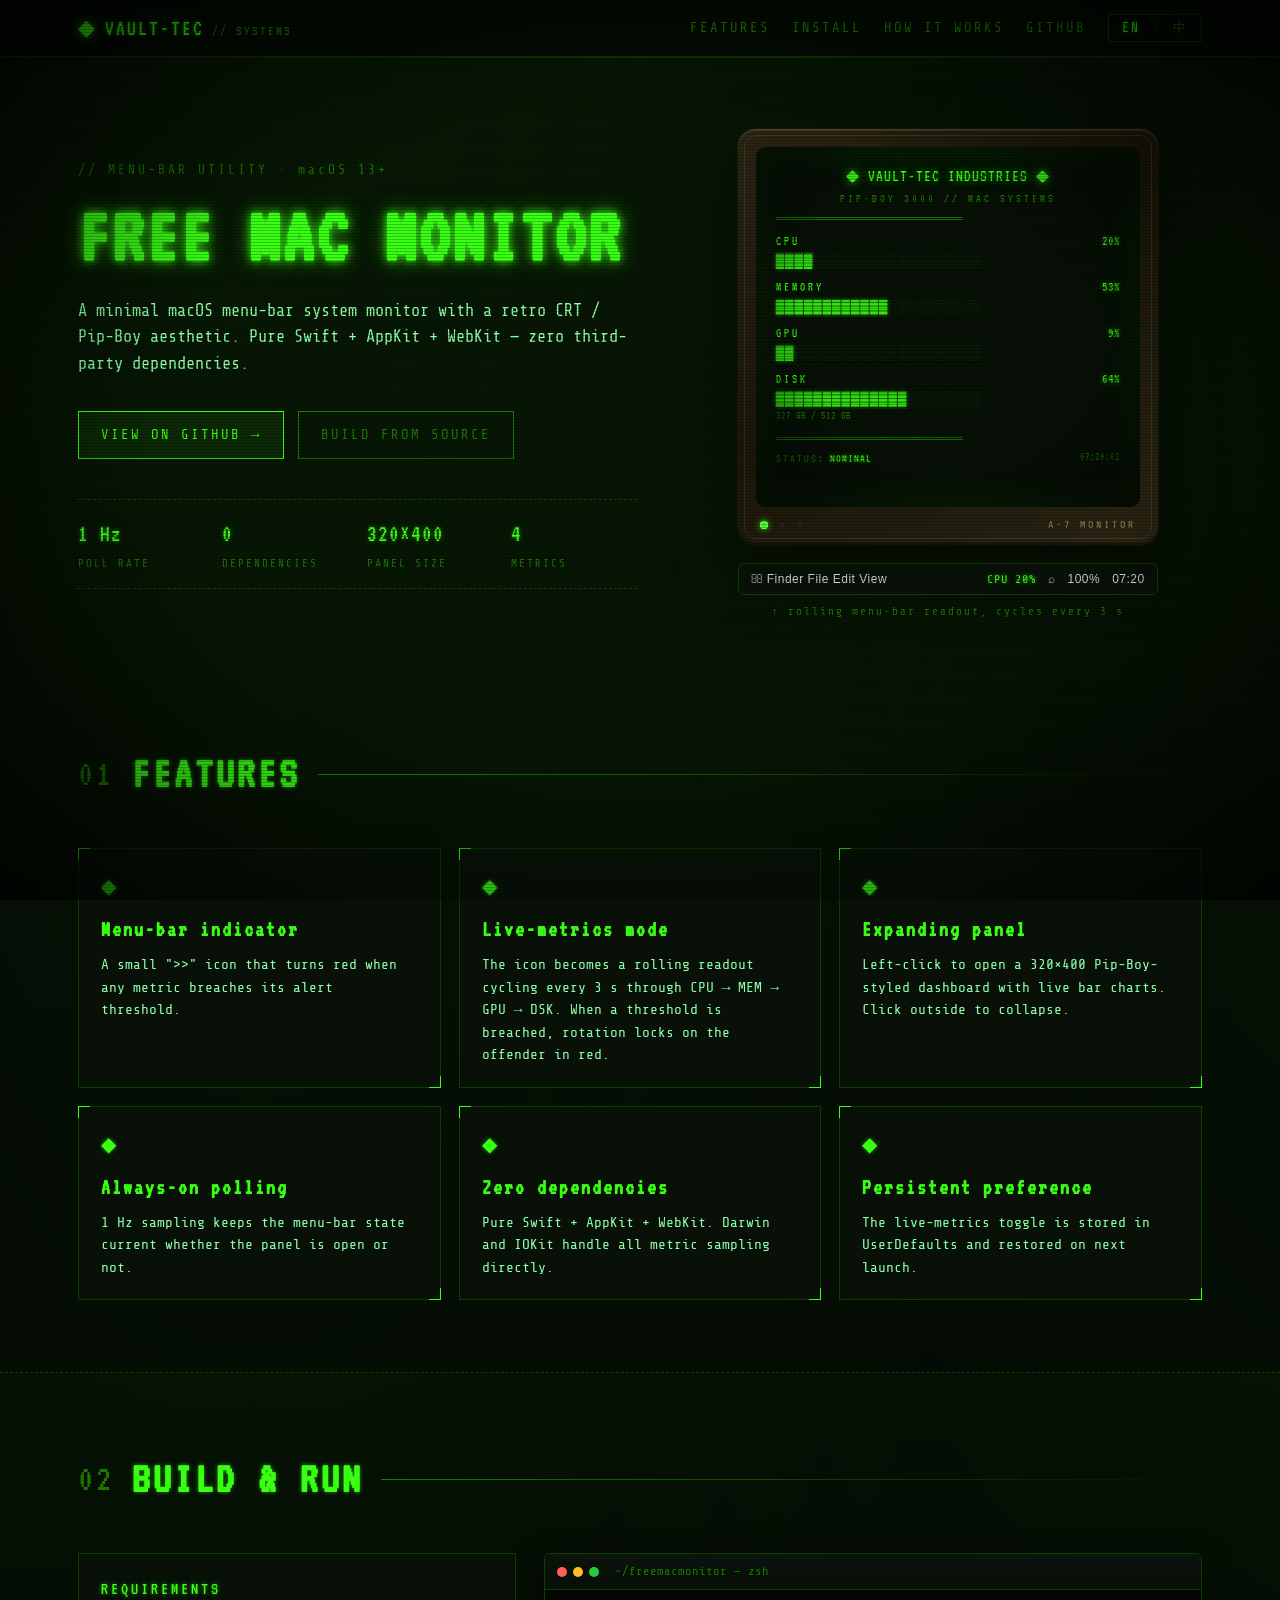
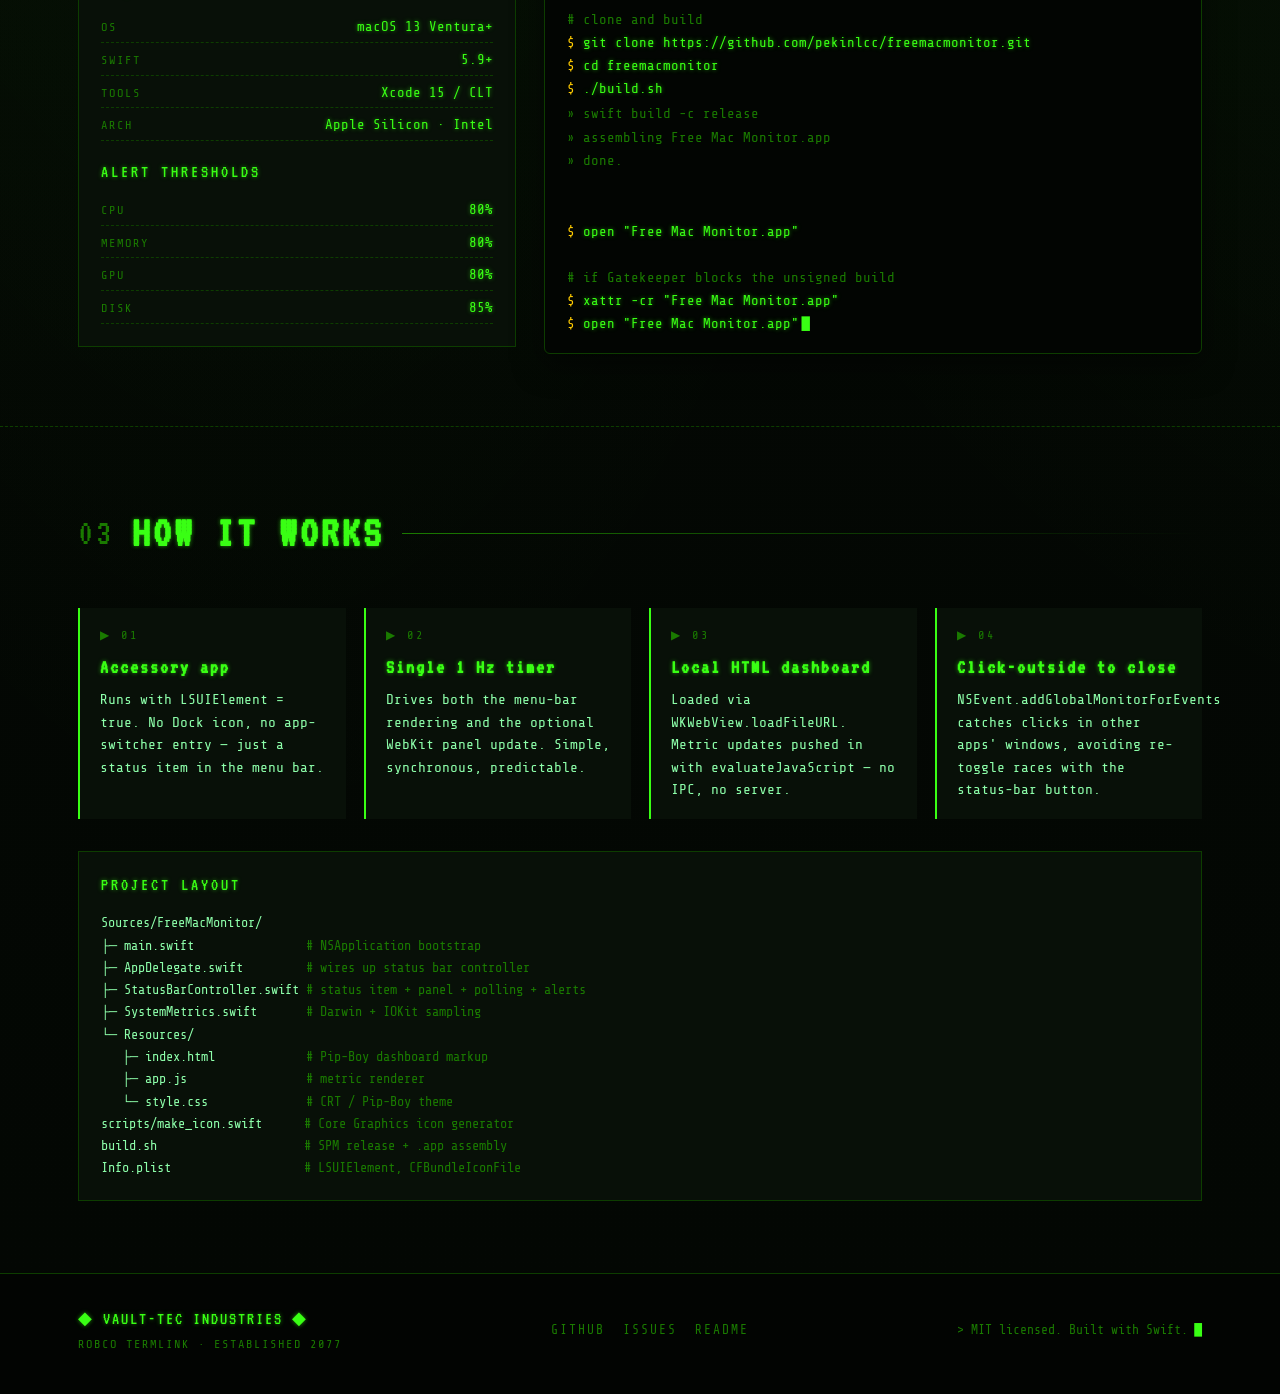
==== docs/index.html @ 88845b86 "Add Chinese README section and Pip-Boy themed GitHub Pages site - README.md now has bilingual (EN/中文" ====
<!DOCTYPE html>
<html lang="en" data-lang="en">
<head>
  <meta charset="UTF-8">
  <meta name="viewport" content="width=device-width, initial-scale=1.0">
  <title>Free Mac Monitor · 自由 Mac 监视器</title>
  <meta name="description" content="A minimal macOS menu-bar system monitor with a retro CRT / Pip-Boy aesthetic. Pure Swift, zero dependencies.">
  <link rel="preconnect" href="https://fonts.googleapis.com">
  <link rel="preconnect" href="https://fonts.gstatic.com" crossorigin>
  <link href="https://fonts.googleapis.com/css2?family=VT323&family=Share+Tech+Mono&display=swap" rel="stylesheet">
  <link rel="stylesheet" href="style.css">
</head>
<body>

  <!-- CRT overlays -->
  <div class="crt-scanlines" aria-hidden="true"></div>
  <div class="crt-vignette" aria-hidden="true"></div>
  <div class="crt-flicker" aria-hidden="true"></div>

  <!-- Top bar -->
  <header class="topbar">
    <div class="wrap">
      <div class="brand">
        <span class="brand-diamond">&#9670;</span>
        <span class="brand-name">VAULT-TEC</span>
        <span class="brand-sub" data-en="// SYSTEMS" data-zh="// 系统监控">// SYSTEMS</span>
      </div>
      <nav class="nav">
        <a href="#features" data-en="FEATURES" data-zh="特性">FEATURES</a>
        <a href="#install" data-en="INSTALL" data-zh="安装">INSTALL</a>
        <a href="#how" data-en="HOW IT WORKS" data-zh="原理">HOW IT WORKS</a>
        <a href="https://github.com/pekinlcc/freemacmonitor" target="_blank" rel="noopener">GITHUB</a>
        <button id="lang-toggle" class="lang-toggle" aria-label="Toggle language">
          <span class="lang-opt lang-en is-active">EN</span>
          <span class="lang-sep">/</span>
          <span class="lang-opt lang-zh">中</span>
        </button>
      </nav>
    </div>
  </header>

  <!-- Hero -->
  <section class="hero">
    <div class="wrap hero-grid">

      <div class="hero-copy">
        <div class="kicker" data-en="// MENU-BAR UTILITY · macOS 13+" data-zh="// 菜单栏工具 · macOS 13+">// MENU-BAR UTILITY · macOS 13+</div>
        <h1 class="title glow">
          <span data-en="FREE MAC MONITOR" data-zh="自由 MAC 监视器">FREE MAC MONITOR</span>
        </h1>
        <p class="lede"
           data-en="A minimal macOS menu-bar system monitor with a retro CRT / Pip-Boy aesthetic. Pure Swift + AppKit + WebKit — zero third-party dependencies."
           data-zh="极简的 macOS 菜单栏系统监视器，复古 CRT / Pip-Boy 风格。纯 Swift + AppKit + WebKit 实现，零第三方依赖。">
          A minimal macOS menu-bar system monitor with a retro CRT / Pip-Boy aesthetic. Pure Swift + AppKit + WebKit — zero third-party dependencies.
        </p>

        <div class="cta-row">
          <a class="btn btn-primary" href="https://github.com/pekinlcc/freemacmonitor" target="_blank" rel="noopener">
            <span data-en="VIEW ON GITHUB →" data-zh="前往 GITHUB →">VIEW ON GITHUB →</span>
          </a>
          <a class="btn btn-ghost" href="#install">
            <span data-en="BUILD FROM SOURCE" data-zh="从源码编译">BUILD FROM SOURCE</span>
          </a>
        </div>

        <ul class="stat-row">
          <li><span class="stat-n">1 Hz</span><span class="stat-l" data-en="POLL RATE" data-zh="采样率">POLL RATE</span></li>
          <li><span class="stat-n">0</span><span class="stat-l" data-en="DEPENDENCIES" data-zh="依赖项">DEPENDENCIES</span></li>
          <li><span class="stat-n">320×400</span><span class="stat-l" data-en="PANEL SIZE" data-zh="面板尺寸">PANEL SIZE</span></li>
          <li><span class="stat-n">4</span><span class="stat-l" data-en="METRICS" data-zh="指标数">METRICS</span></li>
        </ul>
      </div>

      <!-- Live demo pip-boy unit -->
      <div class="pipboy" role="img" aria-label="Live Pip-Boy dashboard demo">
        <div class="pipboy-bezel">
          <div class="pipboy-screen">
            <div class="pp-header">
              <div class="pp-logo">&#9670; VAULT-TEC INDUSTRIES &#9670;</div>
              <div class="pp-model">PIP-BOY 3000 // MAC SYSTEMS</div>
            </div>
            <div class="pp-rule">══════════════════════════════</div>

            <div class="pp-metrics">
              <div class="pp-metric">
                <div class="pp-row"><span class="pp-name">CPU</span><span class="pp-pct" id="d-cpu-pct">---%</span></div>
                <div class="pp-bar" id="d-cpu-bar"></div>
              </div>
              <div class="pp-metric">
                <div class="pp-row"><span class="pp-name">MEMORY</span><span class="pp-pct" id="d-mem-pct">---%</span></div>
                <div class="pp-bar" id="d-mem-bar"></div>
              </div>
              <div class="pp-metric">
                <div class="pp-row"><span class="pp-name">GPU</span><span class="pp-pct" id="d-gpu-pct">---%</span></div>
                <div class="pp-bar" id="d-gpu-bar"></div>
              </div>
              <div class="pp-metric">
                <div class="pp-row"><span class="pp-name">DISK</span><span class="pp-pct" id="d-disk-pct">---%</span></div>
                <div class="pp-bar" id="d-disk-bar"></div>
                <div class="pp-detail" id="d-disk-detail">--- GB / --- GB</div>
              </div>
            </div>

            <div class="pp-rule">══════════════════════════════</div>
            <div class="pp-footer">
              <span class="pp-status"><span class="pp-status-l">STATUS:</span> <span id="d-status" class="pp-status-v">NOMINAL</span></span>
              <span class="pp-time" id="d-time">--:--:--</span>
            </div>
          </div>
          <div class="pipboy-chrome">
            <span class="led led-on"></span>
            <span class="led"></span>
            <span class="led"></span>
            <span class="chrome-label">A-7 MONITOR</span>
          </div>
        </div>

        <!-- Menu bar mock -->
        <div class="menubar-mock">
          <div class="menubar-bg">
            <span class="mb-left">&#61443; Finder  File  Edit  View</span>
            <span class="mb-right">
              <span class="mb-item" id="mb-rolling">CPU 20%</span>
              <span class="mb-wifi">&#8981;</span>
              <span class="mb-batt">100%</span>
              <span class="mb-clock" id="mb-clock">12:00</span>
            </span>
          </div>
          <div class="menubar-caption" data-en="↑ rolling menu-bar readout, cycles every 3 s" data-zh="↑ 菜单栏滚动读数，每 3 秒循环">↑ rolling menu-bar readout, cycles every 3 s</div>
        </div>
      </div>

    </div>
  </section>

  <!-- Features -->
  <section class="section" id="features">
    <div class="wrap">
      <div class="section-head">
        <span class="section-num">01</span>
        <h2 data-en="FEATURES" data-zh="功能特性">FEATURES</h2>
        <span class="section-rule"></span>
      </div>

      <div class="feature-grid">

        <article class="feature">
          <div class="feature-icon">&#9670;</div>
          <h3 data-en="Menu-bar indicator" data-zh="菜单栏指示器">Menu-bar indicator</h3>
          <p data-en='A small "&gt;&gt;" icon that turns red when any metric breaches its alert threshold.'
             data-zh="一个小小的 “&gt;&gt;” 图标，任何指标突破预警阈值时会变红。">
            A small "&gt;&gt;" icon that turns red when any metric breaches its alert threshold.
          </p>
        </article>

        <article class="feature">
          <div class="feature-icon">&#9670;</div>
          <h3 data-en="Live-metrics mode" data-zh="实时指标模式">Live-metrics mode</h3>
          <p data-en="The icon becomes a rolling readout cycling every 3 s through CPU → MEM → GPU → DSK. When a threshold is breached, rotation locks on the offender in red."
             data-zh="图标变为滚动读数，每 3 秒循环 CPU → MEM → GPU → DSK。某项超阈值时，滚动会锁定该项并显示红色。">
            The icon becomes a rolling readout cycling every 3 s through CPU → MEM → GPU → DSK. When a threshold is breached, rotation locks on the offender in red.
          </p>
        </article>

        <article class="feature">
          <div class="feature-icon">&#9670;</div>
          <h3 data-en="Expanding panel" data-zh="展开面板">Expanding panel</h3>
          <p data-en="Left-click to open a 320×400 Pip-Boy-styled dashboard with live bar charts. Click outside to collapse."
             data-zh="左键点击打开 320×400 的 Pip-Boy 风格仪表盘，带实时柱状图。点击外部即可收起。">
            Left-click to open a 320×400 Pip-Boy-styled dashboard with live bar charts. Click outside to collapse.
          </p>
        </article>

        <article class="feature">
          <div class="feature-icon">&#9670;</div>
          <h3 data-en="Always-on polling" data-zh="持续轮询">Always-on polling</h3>
          <p data-en="1 Hz sampling keeps the menu-bar state current whether the panel is open or not."
             data-zh="1 Hz 采样频率，无论面板是否展开，菜单栏状态始终最新。">
            1 Hz sampling keeps the menu-bar state current whether the panel is open or not.
          </p>
        </article>

        <article class="feature">
          <div class="feature-icon">&#9670;</div>
          <h3 data-en="Zero dependencies" data-zh="零依赖">Zero dependencies</h3>
          <p data-en="Pure Swift + AppKit + WebKit. Darwin and IOKit handle all metric sampling directly."
             data-zh="纯 Swift + AppKit + WebKit。所有指标采样直接通过 Darwin 与 IOKit 完成。">
            Pure Swift + AppKit + WebKit. Darwin and IOKit handle all metric sampling directly.
          </p>
        </article>

        <article class="feature">
          <div class="feature-icon">&#9670;</div>
          <h3 data-en="Persistent preference" data-zh="偏好持久化">Persistent preference</h3>
          <p data-en="The live-metrics toggle is stored in UserDefaults and restored on next launch."
             data-zh="实时指标开关状态存入 UserDefaults，下次启动自动恢复。">
            The live-metrics toggle is stored in UserDefaults and restored on next launch.
          </p>
        </article>

      </div>
    </div>
  </section>

  <!-- Install -->
  <section class="section alt" id="install">
    <div class="wrap">
      <div class="section-head">
        <span class="section-num">02</span>
        <h2 data-en="BUILD &amp; RUN" data-zh="编译与运行">BUILD &amp; RUN</h2>
        <span class="section-rule"></span>
      </div>

      <div class="install-grid">

        <div class="req-panel">
          <div class="panel-title" data-en="REQUIREMENTS" data-zh="系统要求">REQUIREMENTS</div>
          <ul class="req-list">
            <li><span class="req-key">OS</span><span class="req-val">macOS 13 Ventura+</span></li>
            <li><span class="req-key">SWIFT</span><span class="req-val">5.9+</span></li>
            <li><span class="req-key">TOOLS</span><span class="req-val">Xcode 15 / CLT</span></li>
            <li><span class="req-key">ARCH</span><span class="req-val">Apple Silicon · Intel</span></li>
          </ul>

          <div class="panel-title" style="margin-top:18px" data-en="ALERT THRESHOLDS" data-zh="预警阈值">ALERT THRESHOLDS</div>
          <ul class="req-list">
            <li><span class="req-key">CPU</span><span class="req-val">80%</span></li>
            <li><span class="req-key" data-en="MEMORY" data-zh="内存">MEMORY</span><span class="req-val">80%</span></li>
            <li><span class="req-key">GPU</span><span class="req-val">80%</span></li>
            <li><span class="req-key" data-en="DISK" data-zh="磁盘">DISK</span><span class="req-val">85%</span></li>
          </ul>
        </div>

        <div class="terminal">
          <div class="terminal-bar">
            <span class="dot dot-r"></span><span class="dot dot-y"></span><span class="dot dot-g"></span>
            <span class="terminal-title">~/freemacmonitor — zsh</span>
          </div>
          <pre class="terminal-body">
<span class="t-comment"># <span data-en="clone and build" data-zh="克隆并编译">clone and build</span></span>
<span class="t-prompt">$</span> <span class="t-cmd">git clone https://github.com/pekinlcc/freemacmonitor.git</span>
<span class="t-prompt">$</span> <span class="t-cmd">cd freemacmonitor</span>
<span class="t-prompt">$</span> <span class="t-cmd">./build.sh</span>
<span class="t-out">» swift build -c release
» assembling Free Mac Monitor.app
» <span data-en="done." data-zh="完成。">done.</span></span>

<span class="t-prompt">$</span> <span class="t-cmd">open "Free Mac Monitor.app"</span>

<span class="t-comment"># <span data-en="if Gatekeeper blocks the unsigned build" data-zh="若 Gatekeeper 拦截未签名的应用">if Gatekeeper blocks the unsigned build</span></span>
<span class="t-prompt">$</span> <span class="t-cmd">xattr -cr "Free Mac Monitor.app"</span>
<span class="t-prompt">$</span> <span class="t-cmd">open "Free Mac Monitor.app"</span><span class="cursor">&#9608;</span>
</pre>
        </div>

      </div>
    </div>
  </section>

  <!-- How it works -->
  <section class="section" id="how">
    <div class="wrap">
      <div class="section-head">
        <span class="section-num">03</span>
        <h2 data-en="HOW IT WORKS" data-zh="实现原理">HOW IT WORKS</h2>
        <span class="section-rule"></span>
      </div>

      <div class="how-grid">
        <div class="how-item">
          <div class="how-num">&#9654; 01</div>
          <h3 data-en="Accessory app" data-zh="附属应用">Accessory app</h3>
          <p data-en="Runs with LSUIElement = true. No Dock icon, no app-switcher entry — just a status item in the menu bar."
             data-zh="以 LSUIElement = true 运行。无 Dock 图标、不在应用切换器中出现 —— 仅在菜单栏显示状态项。">
            Runs with LSUIElement = true. No Dock icon, no app-switcher entry — just a status item in the menu bar.
          </p>
        </div>
        <div class="how-item">
          <div class="how-num">&#9654; 02</div>
          <h3 data-en="Single 1 Hz timer" data-zh="单个 1 Hz 定时器">Single 1 Hz timer</h3>
          <p data-en="Drives both the menu-bar rendering and the optional WebKit panel update. Simple, synchronous, predictable."
             data-zh="同时驱动菜单栏渲染和（可选的）WebKit 面板更新。简单、同步、可预测。">
            Drives both the menu-bar rendering and the optional WebKit panel update. Simple, synchronous, predictable.
          </p>
        </div>
        <div class="how-item">
          <div class="how-num">&#9654; 03</div>
          <h3 data-en="Local HTML dashboard" data-zh="本地 HTML 仪表盘">Local HTML dashboard</h3>
          <p data-en="Loaded via WKWebView.loadFileURL. Metric updates pushed in with evaluateJavaScript — no IPC, no server."
             data-zh="通过 WKWebView.loadFileURL 加载。指标更新用 evaluateJavaScript 推送 —— 无 IPC，无服务器。">
            Loaded via WKWebView.loadFileURL. Metric updates pushed in with evaluateJavaScript — no IPC, no server.
          </p>
        </div>
        <div class="how-item">
          <div class="how-num">&#9654; 04</div>
          <h3 data-en="Click-outside to close" data-zh="点击外部关闭">Click-outside to close</h3>
          <p data-en="NSEvent.addGlobalMonitorForEvents catches clicks in other apps' windows, avoiding re-toggle races with the status-bar button."
             data-zh="NSEvent.addGlobalMonitorForEvents 捕获其他应用窗口中的点击，避免与状态栏按钮点击之间的重复切换竞态。">
            NSEvent.addGlobalMonitorForEvents catches clicks in other apps' windows, avoiding re-toggle races with the status-bar button.
          </p>
        </div>
      </div>

      <div class="layout-panel">
        <div class="panel-title" data-en="PROJECT LAYOUT" data-zh="项目结构">PROJECT LAYOUT</div>
<pre class="layout-tree">
Sources/FreeMacMonitor/
├─ main.swift                <span class="t-comment"># NSApplication bootstrap</span>
├─ AppDelegate.swift         <span class="t-comment"># wires up status bar controller</span>
├─ StatusBarController.swift <span class="t-comment"># status item + panel + polling + alerts</span>
├─ SystemMetrics.swift       <span class="t-comment"># Darwin + IOKit sampling</span>
└─ Resources/
   ├─ index.html             <span class="t-comment"># Pip-Boy dashboard markup</span>
   ├─ app.js                 <span class="t-comment"># metric renderer</span>
   └─ style.css              <span class="t-comment"># CRT / Pip-Boy theme</span>
scripts/make_icon.swift      <span class="t-comment"># Core Graphics icon generator</span>
build.sh                     <span class="t-comment"># SPM release + .app assembly</span>
Info.plist                   <span class="t-comment"># LSUIElement, CFBundleIconFile</span>
</pre>
      </div>
    </div>
  </section>

  <!-- Footer -->
  <footer class="footer-bar">
    <div class="wrap footer-grid">
      <div>
        <div class="footer-logo">&#9670; VAULT-TEC INDUSTRIES &#9670;</div>
        <div class="footer-sub" data-en="ROBCO TERMLINK · ESTABLISHED 2077"
                                 data-zh="ROBCO TERMLINK · 始建于 2077 年">ROBCO TERMLINK · ESTABLISHED 2077</div>
      </div>
      <div class="footer-links">
        <a href="https://github.com/pekinlcc/freemacmonitor" target="_blank" rel="noopener">GITHUB</a>
        <a href="https://github.com/pekinlcc/freemacmonitor/issues" target="_blank" rel="noopener" data-en="ISSUES" data-zh="问题反馈">ISSUES</a>
        <a href="https://github.com/pekinlcc/freemacmonitor#readme" target="_blank" rel="noopener">README</a>
      </div>
      <div class="footer-copy">
        <span data-en="> MIT licensed. Built with Swift."
              data-zh="> MIT 协议。使用 Swift 构建。">&gt; MIT licensed. Built with Swift.</span>
        <span class="blink">&#9608;</span>
      </div>
    </div>
  </footer>

  <script src="app.js"></script>
</body>
</html>
---- docs/style.css ----
/* ============================================================
   Free Mac Monitor · GitHub Pages
   Retro CRT / Pip-Boy aesthetic
   ============================================================ */

:root {
  --bg: #040804;
  --bg-raised: #0a130a;
  --bg-panel: #081008;
  --fg: #39ff14;
  --fg-dim: #1a7a00;
  --fg-faint: #0d3d00;
  --amber: #ffcc00;
  --red: #ff3a00;
  --ink: #8dffaa;

  --glow-sm: 0 0 4px rgba(57,255,20,.55);
  --glow-md: 0 0 8px rgba(57,255,20,.55), 0 0 16px rgba(57,255,20,.25);
  --glow-lg: 0 0 10px #39ff14, 0 0 22px rgba(57,255,20,.5);

  --font-mono: 'Share Tech Mono', 'VT323', 'Andale Mono', 'Courier New', Courier, monospace;
  --font-display: 'VT323', 'Share Tech Mono', 'Courier New', Courier, monospace;
}

* , *::before, *::after { box-sizing: border-box; margin: 0; padding: 0; }

html, body {
  background: var(--bg);
  color: var(--fg);
  font-family: var(--font-mono);
  font-size: 16px;
  line-height: 1.55;
  min-height: 100%;
  -webkit-font-smoothing: antialiased;
  scroll-behavior: smooth;
}

body {
  position: relative;
  overflow-x: hidden;
  background:
    radial-gradient(ellipse at 20% -10%, rgba(57,255,20,.06), transparent 60%),
    radial-gradient(ellipse at 120% 10%, rgba(57,255,20,.05), transparent 55%),
    linear-gradient(180deg, #040804 0%, #030703 100%);
}

a { color: var(--fg); text-decoration: none; }
a:hover { text-shadow: var(--glow-md); }

.wrap {
  width: 100%;
  max-width: 1180px;
  margin: 0 auto;
  padding: 0 28px;
}

/* ── CRT overlays ────────────────────────────────────────── */
.crt-scanlines {
  position: fixed; inset: 0;
  background: repeating-linear-gradient(
    to bottom,
    transparent 0, transparent 2px,
    rgba(0,0,0,.22) 2px, rgba(0,0,0,.22) 3px
  );
  pointer-events: none;
  z-index: 9998;
  mix-blend-mode: multiply;
}
.crt-vignette {
  position: fixed; inset: 0;
  background: radial-gradient(ellipse at 50% 50%, transparent 55%, rgba(0,0,0,.75) 100%);
  pointer-events: none;
  z-index: 9999;
}
.crt-flicker {
  position: fixed; inset: 0;
  background: rgba(57,255,20,.015);
  pointer-events: none;
  z-index: 9997;
  animation: flicker 4s infinite;
}
@keyframes flicker {
  0%, 100% { opacity: 1; }
  3% { opacity: .85; }
  6% { opacity: 1; }
  48% { opacity: .92; }
  50% { opacity: 1; }
}

.glow { text-shadow: var(--glow-lg); }
.blink { animation: blink 1.1s step-end infinite; }
@keyframes blink { 0%,100% { opacity:1; } 50% { opacity:0; } }

/* ── Top bar ─────────────────────────────────────────────── */
.topbar {
  position: sticky; top: 0;
  z-index: 100;
  background: rgba(4, 8, 4, .86);
  backdrop-filter: blur(6px);
  border-bottom: 1px solid var(--fg-faint);
}
.topbar .wrap {
  display: flex; align-items: center; justify-content: space-between;
  height: 56px;
}
.brand {
  display: flex; align-items: baseline; gap: 8px;
  letter-spacing: 2px;
  font-family: var(--font-display);
  font-size: 22px;
}
.brand-diamond { color: var(--fg); text-shadow: var(--glow-md); }
.brand-name { color: var(--fg); text-shadow: var(--glow-sm); }
.brand-sub { color: var(--fg-dim); font-size: 14px; letter-spacing: 2px; }

.nav { display: flex; align-items: center; gap: 22px; font-size: 14px; letter-spacing: 2px; }
.nav a { color: var(--fg-dim); transition: color .15s; }
.nav a:hover { color: var(--fg); text-shadow: var(--glow-sm); }

.lang-toggle {
  background: transparent;
  border: 1px solid var(--fg-faint);
  color: var(--fg-dim);
  padding: 4px 10px;
  letter-spacing: 2px;
  font-family: var(--font-mono);
  font-size: 13px;
  cursor: pointer;
  transition: border-color .15s, color .15s, text-shadow .15s;
}
.lang-toggle:hover { border-color: var(--fg-dim); }
.lang-opt { padding: 0 3px; }
.lang-opt.is-active { color: var(--fg); text-shadow: var(--glow-sm); }
.lang-sep { color: var(--fg-faint); }

/* ── Hero ────────────────────────────────────────────────── */
.hero { padding: 72px 0 48px; position: relative; }
.hero::before {
  content: '';
  position: absolute; inset: 0 0 auto 0; height: 1px;
  background: linear-gradient(90deg, transparent, var(--fg-dim), transparent);
  opacity: .35;
}

.hero-grid {
  display: grid;
  grid-template-columns: 1.1fr 1fr;
  gap: 56px;
  align-items: center;
}

.kicker {
  color: var(--fg-dim);
  letter-spacing: 3px;
  font-size: 13px;
  margin-bottom: 20px;
}

.title {
  font-family: var(--font-display);
  font-size: clamp(44px, 6.2vw, 82px);
  line-height: .95;
  letter-spacing: 2px;
  color: var(--fg);
  margin-bottom: 22px;
}

.lede {
  font-size: 17px;
  color: var(--ink);
  max-width: 560px;
  margin-bottom: 34px;
}

.cta-row { display: flex; gap: 14px; flex-wrap: wrap; margin-bottom: 40px; }

.btn {
  display: inline-flex; align-items: center;
  padding: 12px 22px;
  border: 1px solid var(--fg);
  color: var(--fg);
  font-family: var(--font-mono);
  letter-spacing: 2px;
  font-size: 14px;
  position: relative;
  transition: background .15s, color .15s, box-shadow .15s, text-shadow .15s;
  background: transparent;
  cursor: pointer;
}
.btn:hover { box-shadow: var(--glow-md); text-shadow: var(--glow-sm); }
.btn-primary {
  background: rgba(57,255,20,.08);
}
.btn-primary:hover {
  background: rgba(57,255,20,.2);
}
.btn-ghost {
  border-color: var(--fg-dim);
  color: var(--fg-dim);
}
.btn-ghost:hover { border-color: var(--fg); color: var(--fg); }

.stat-row {
  list-style: none;
  display: grid;
  grid-template-columns: repeat(4, 1fr);
  gap: 18px;
  border-top: 1px dashed var(--fg-faint);
  border-bottom: 1px dashed var(--fg-faint);
  padding: 16px 0;
  max-width: 580px;
}
.stat-row li { display: flex; flex-direction: column; gap: 2px; }
.stat-n {
  font-family: var(--font-display);
  font-size: 24px;
  color: var(--fg);
  text-shadow: var(--glow-sm);
  letter-spacing: 1px;
}
.stat-l { font-size: 11px; color: var(--fg-dim); letter-spacing: 2px; }

/* ── Pip-Boy unit ────────────────────────────────────────── */
.pipboy { display: flex; flex-direction: column; align-items: center; gap: 18px; }

.pipboy-bezel {
  width: 100%;
  max-width: 420px;
  background:
    linear-gradient(145deg, #2a2013 0%, #1a1308 45%, #2a2013 100%);
  border-radius: 18px;
  padding: 18px 18px 12px;
  box-shadow:
    inset 0 2px 0 rgba(255,220,140,.14),
    inset 0 -2px 0 rgba(0,0,0,.5),
    0 24px 60px rgba(0,0,0,.55),
    0 0 0 1px rgba(255,220,140,.08);
  position: relative;
}
.pipboy-bezel::before {
  content: '';
  position: absolute; inset: 6px;
  border-radius: 12px;
  border: 1px solid rgba(255,220,140,.12);
  pointer-events: none;
}

.pipboy-screen {
  background: #060d06;
  border-radius: 10px;
  padding: 18px 20px 14px;
  color: var(--fg);
  font-family: var(--font-display);
  font-size: 15px;
  line-height: 1.35;
  position: relative;
  overflow: hidden;
  min-height: 360px;
  box-shadow:
    inset 0 0 40px rgba(57,255,20,.12),
    inset 0 0 4px rgba(0,0,0,.7);
}
.pipboy-screen::before {
  content: '';
  position: absolute; inset: 0;
  background: repeating-linear-gradient(
    to bottom,
    transparent 0, transparent 3px,
    rgba(0,0,0,.25) 3px, rgba(0,0,0,.25) 4px
  );
  pointer-events: none;
}
.pipboy-screen::after {
  content: '';
  position: absolute; inset: 0;
  background: radial-gradient(ellipse at 50% 45%, transparent 55%, rgba(0,0,0,.7) 100%);
  pointer-events: none;
}

.pp-header { text-align: center; }
.pp-logo { color: var(--fg); text-shadow: var(--glow-md); font-size: 17px; letter-spacing: 1px; }
.pp-model { color: var(--fg-dim); font-size: 12px; letter-spacing: 3px; margin-top: 2px; }
.pp-rule { color: var(--fg-dim); font-size: 12px; letter-spacing: -1px; line-height: 1; margin: 6px 0; }

.pp-metrics { display: flex; flex-direction: column; gap: 10px; margin: 8px 0; }
.pp-metric { display: flex; flex-direction: column; gap: 3px; }
.pp-row { display: flex; justify-content: space-between; align-items: baseline; }
.pp-name { letter-spacing: 3px; font-size: 13px; color: var(--fg); }
.pp-pct {
  font-size: 14px;
  color: var(--fg);
  text-shadow: var(--glow-sm);
  min-width: 52px;
  text-align: right;
}

.pp-bar { font-size: 14px; letter-spacing: 1px; line-height: 1; color: var(--fg-faint); word-break: break-all; }
.pp-bar .lit { color: var(--fg); text-shadow: var(--glow-sm); }
.pp-bar .warn { color: var(--amber); text-shadow: 0 0 5px var(--amber); }
.pp-bar .crit { color: var(--red); text-shadow: 0 0 5px var(--red); }

.pp-detail { font-size: 11px; color: var(--fg-dim); letter-spacing: 1px; }

.pp-footer { display: flex; justify-content: space-between; align-items: center; font-size: 12px; }
.pp-status-l { color: var(--fg-dim); letter-spacing: 2px; }
.pp-status-v { color: var(--fg); text-shadow: var(--glow-sm); letter-spacing: 1px; }
.pp-status-v.warn { color: var(--amber); text-shadow: 0 0 6px var(--amber); }
.pp-status-v.crit { color: var(--red); text-shadow: 0 0 6px var(--red); }
.pp-time { color: var(--fg-dim); font-size: 11px; letter-spacing: 1px; }

.pipboy-chrome {
  display: flex; align-items: center; gap: 10px;
  margin-top: 10px;
  padding: 0 4px;
}
.led {
  width: 8px; height: 8px; border-radius: 50%;
  background: #2a2013; box-shadow: inset 0 0 3px rgba(0,0,0,.7);
}
.led.led-on { background: var(--fg); box-shadow: 0 0 6px var(--fg), inset 0 0 2px #fff; }
.chrome-label {
  margin-left: auto;
  font-family: var(--font-mono);
  letter-spacing: 3px; font-size: 10px;
  color: rgba(255,220,140,.55);
}

/* ── Menu bar mock ───────────────────────────────────────── */
.menubar-mock { width: 100%; max-width: 420px; }
.menubar-bg {
  background: rgba(10, 14, 10, .85);
  backdrop-filter: blur(4px);
  border: 1px solid var(--fg-faint);
  border-radius: 6px;
  padding: 6px 12px;
  display: flex; justify-content: space-between;
  font-size: 12px;
  color: #cfd4cf;
  letter-spacing: .5px;
  font-family: -apple-system, BlinkMacSystemFont, 'Segoe UI', sans-serif;
}
.mb-left { color: #cfd4cf; }
.mb-right { display: inline-flex; gap: 12px; align-items: center; }
.mb-item {
  color: var(--fg);
  font-family: var(--font-mono);
  text-shadow: var(--glow-sm);
  letter-spacing: 1px;
}
.mb-item.crit { color: var(--red); text-shadow: 0 0 4px var(--red); }
.mb-wifi, .mb-batt, .mb-clock { color: #cfd4cf; }
.menubar-caption {
  margin-top: 8px;
  text-align: center;
  color: var(--fg-dim);
  font-size: 11px;
  letter-spacing: 2px;
}

/* ── Sections ────────────────────────────────────────────── */
.section { padding: 72px 0; position: relative; }
.section.alt { background: linear-gradient(180deg, rgba(57,255,20,.02), transparent); border-top: 1px dashed var(--fg-faint); border-bottom: 1px dashed var(--fg-faint); }

.section-head {
  display: flex; align-items: center; gap: 18px;
  margin-bottom: 40px;
}
.section-num {
  font-family: var(--font-display);
  font-size: 38px;
  color: var(--fg-dim);
  letter-spacing: 3px;
  line-height: 1;
}
.section-head h2 {
  font-family: var(--font-display);
  font-size: clamp(28px, 3.6vw, 44px);
  letter-spacing: 3px;
  color: var(--fg);
  text-shadow: var(--glow-sm);
}
.section-rule {
  flex: 1;
  height: 1px;
  background: linear-gradient(90deg, var(--fg-dim), transparent);
}

/* ── Feature grid ────────────────────────────────────────── */
.feature-grid {
  display: grid;
  grid-template-columns: repeat(auto-fit, minmax(280px, 1fr));
  gap: 18px;
}
.feature {
  background: var(--bg-panel);
  border: 1px solid var(--fg-faint);
  padding: 22px 22px 20px;
  position: relative;
  transition: border-color .15s, transform .15s, box-shadow .15s;
}
.feature::before {
  content: '';
  position: absolute; top: -1px; left: -1px;
  width: 12px; height: 12px;
  border-top: 1px solid var(--fg);
  border-left: 1px solid var(--fg);
}
.feature::after {
  content: '';
  position: absolute; bottom: -1px; right: -1px;
  width: 12px; height: 12px;
  border-bottom: 1px solid var(--fg);
  border-right: 1px solid var(--fg);
}
.feature:hover {
  border-color: var(--fg-dim);
  transform: translateY(-2px);
  box-shadow: var(--glow-md);
}
.feature-icon {
  color: var(--fg);
  text-shadow: var(--glow-sm);
  font-size: 20px;
  margin-bottom: 10px;
}
.feature h3 {
  font-family: var(--font-display);
  font-size: 22px;
  letter-spacing: 2px;
  color: var(--fg);
  margin-bottom: 8px;
}
.feature p { color: var(--ink); font-size: 14.5px; }

/* ── Install ─────────────────────────────────────────────── */
.install-grid {
  display: grid;
  grid-template-columns: 1fr 1.5fr;
  gap: 28px;
  align-items: start;
}

.req-panel {
  background: var(--bg-panel);
  border: 1px solid var(--fg-faint);
  padding: 22px;
}
.panel-title {
  font-family: var(--font-display);
  font-size: 18px;
  letter-spacing: 3px;
  color: var(--fg);
  margin-bottom: 12px;
  text-shadow: var(--glow-sm);
}
.req-list { list-style: none; display: flex; flex-direction: column; gap: 6px; }
.req-list li {
  display: flex; justify-content: space-between; align-items: baseline;
  border-bottom: 1px dashed var(--fg-faint);
  padding-bottom: 4px;
  font-size: 14px;
}
.req-key { color: var(--fg-dim); letter-spacing: 2px; font-size: 12px; }
.req-val { color: var(--fg); text-shadow: var(--glow-sm); }

.terminal {
  background: #020502;
  border: 1px solid var(--fg-faint);
  border-radius: 6px;
  overflow: hidden;
  box-shadow: 0 10px 30px rgba(0,0,0,.5);
}
.terminal-bar {
  display: flex; align-items: center; gap: 6px;
  padding: 8px 12px;
  background: linear-gradient(180deg, #0c130c, #070e07);
  border-bottom: 1px solid var(--fg-faint);
  font-size: 12px;
  color: var(--fg-dim);
  letter-spacing: 1px;
}
.dot { width: 10px; height: 10px; border-radius: 50%; display: inline-block; }
.dot-r { background: #ff5f56; }
.dot-y { background: #ffbd2e; }
.dot-g { background: #27c93f; }
.terminal-title { margin-left: 10px; }

.terminal-body {
  padding: 18px 22px;
  font-family: var(--font-mono);
  font-size: 14px;
  line-height: 1.65;
  color: var(--ink);
  overflow-x: auto;
}
.t-prompt { color: var(--amber); }
.t-cmd { color: var(--fg); text-shadow: var(--glow-sm); }
.t-comment { color: var(--fg-dim); }
.t-out { color: var(--fg-dim); display: block; margin: 2px 0 2px 0; }
.cursor {
  display: inline-block;
  color: var(--fg);
  animation: blink 1.1s step-end infinite;
  margin-left: 2px;
}

/* ── How it works ────────────────────────────────────────── */
.how-grid {
  display: grid;
  grid-template-columns: repeat(auto-fit, minmax(260px, 1fr));
  gap: 18px;
  margin-bottom: 32px;
}
.how-item {
  background: var(--bg-panel);
  border-left: 2px solid var(--fg);
  padding: 18px 20px;
  transition: background .15s, border-color .15s;
}
.how-item:hover { background: rgba(57,255,20,.05); }
.how-num {
  color: var(--fg-dim);
  letter-spacing: 3px;
  font-size: 12px;
  margin-bottom: 8px;
}
.how-item h3 {
  font-family: var(--font-display);
  font-size: 20px;
  letter-spacing: 2px;
  color: var(--fg);
  text-shadow: var(--glow-sm);
  margin-bottom: 6px;
}
.how-item p { color: var(--ink); font-size: 14.5px; }

.layout-panel {
  background: var(--bg-panel);
  border: 1px solid var(--fg-faint);
  padding: 20px 22px;
}
.layout-tree {
  color: var(--ink);
  font-family: var(--font-mono);
  font-size: 13.5px;
  line-height: 1.65;
  overflow-x: auto;
}

/* ── Footer ──────────────────────────────────────────────── */
.footer-bar {
  border-top: 1px solid var(--fg-faint);
  padding: 32px 0 40px;
  background: rgba(0,0,0,.4);
}
.footer-grid {
  display: flex;
  align-items: center;
  justify-content: space-between;
  gap: 22px;
  flex-wrap: wrap;
}
.footer-logo {
  font-family: var(--font-display);
  font-size: 18px;
  letter-spacing: 2px;
  color: var(--fg);
  text-shadow: var(--glow-sm);
}
.footer-sub { color: var(--fg-dim); font-size: 12px; letter-spacing: 2px; margin-top: 2px; }
.footer-links { display: flex; gap: 18px; letter-spacing: 2px; font-size: 13px; }
.footer-links a { color: var(--fg-dim); }
.footer-links a:hover { color: var(--fg); text-shadow: var(--glow-sm); }
.footer-copy { color: var(--fg-dim); font-size: 13px; display: inline-flex; align-items: center; gap: 6px; }
.footer-copy .blink { color: var(--fg); }

/* ── Responsive ─────────────────────────────────────────── */
@media (max-width: 960px) {
  .hero-grid { grid-template-columns: 1fr; gap: 40px; }
  .install-grid { grid-template-columns: 1fr; }
  .nav { gap: 14px; }
  .nav a:not(.lang-toggle) { display: none; }
  .nav a[href*="github"] { display: inline; }
  .stat-row { grid-template-columns: repeat(2, 1fr); }
}

@media (max-width: 520px) {
  .wrap { padding: 0 18px; }
  .title { font-size: 42px; }
  .hero { padding: 48px 0 32px; }
  .section { padding: 56px 0; }
  .section-head { gap: 12px; margin-bottom: 28px; }
  .section-num { font-size: 28px; }
  .cta-row .btn { flex: 1; justify-content: center; }
  .terminal-body { font-size: 12.5px; padding: 14px 16px; }
}
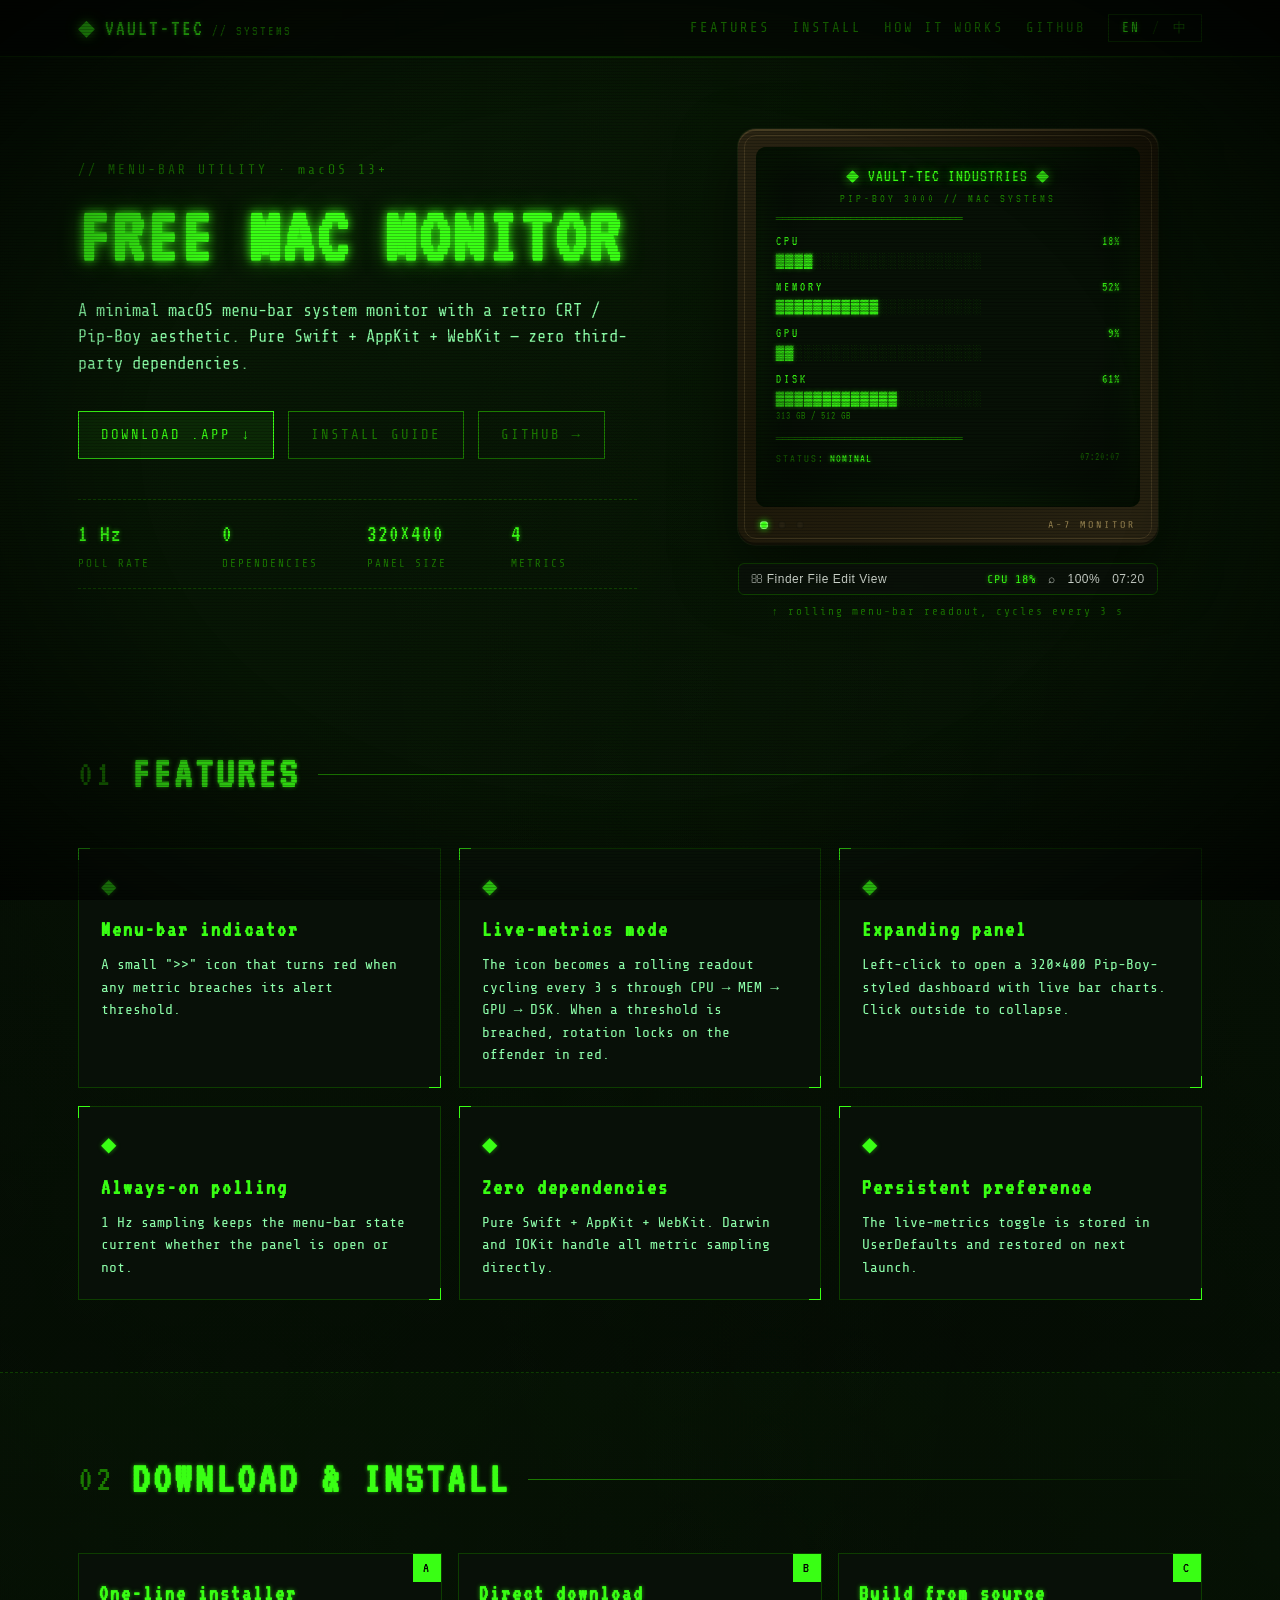
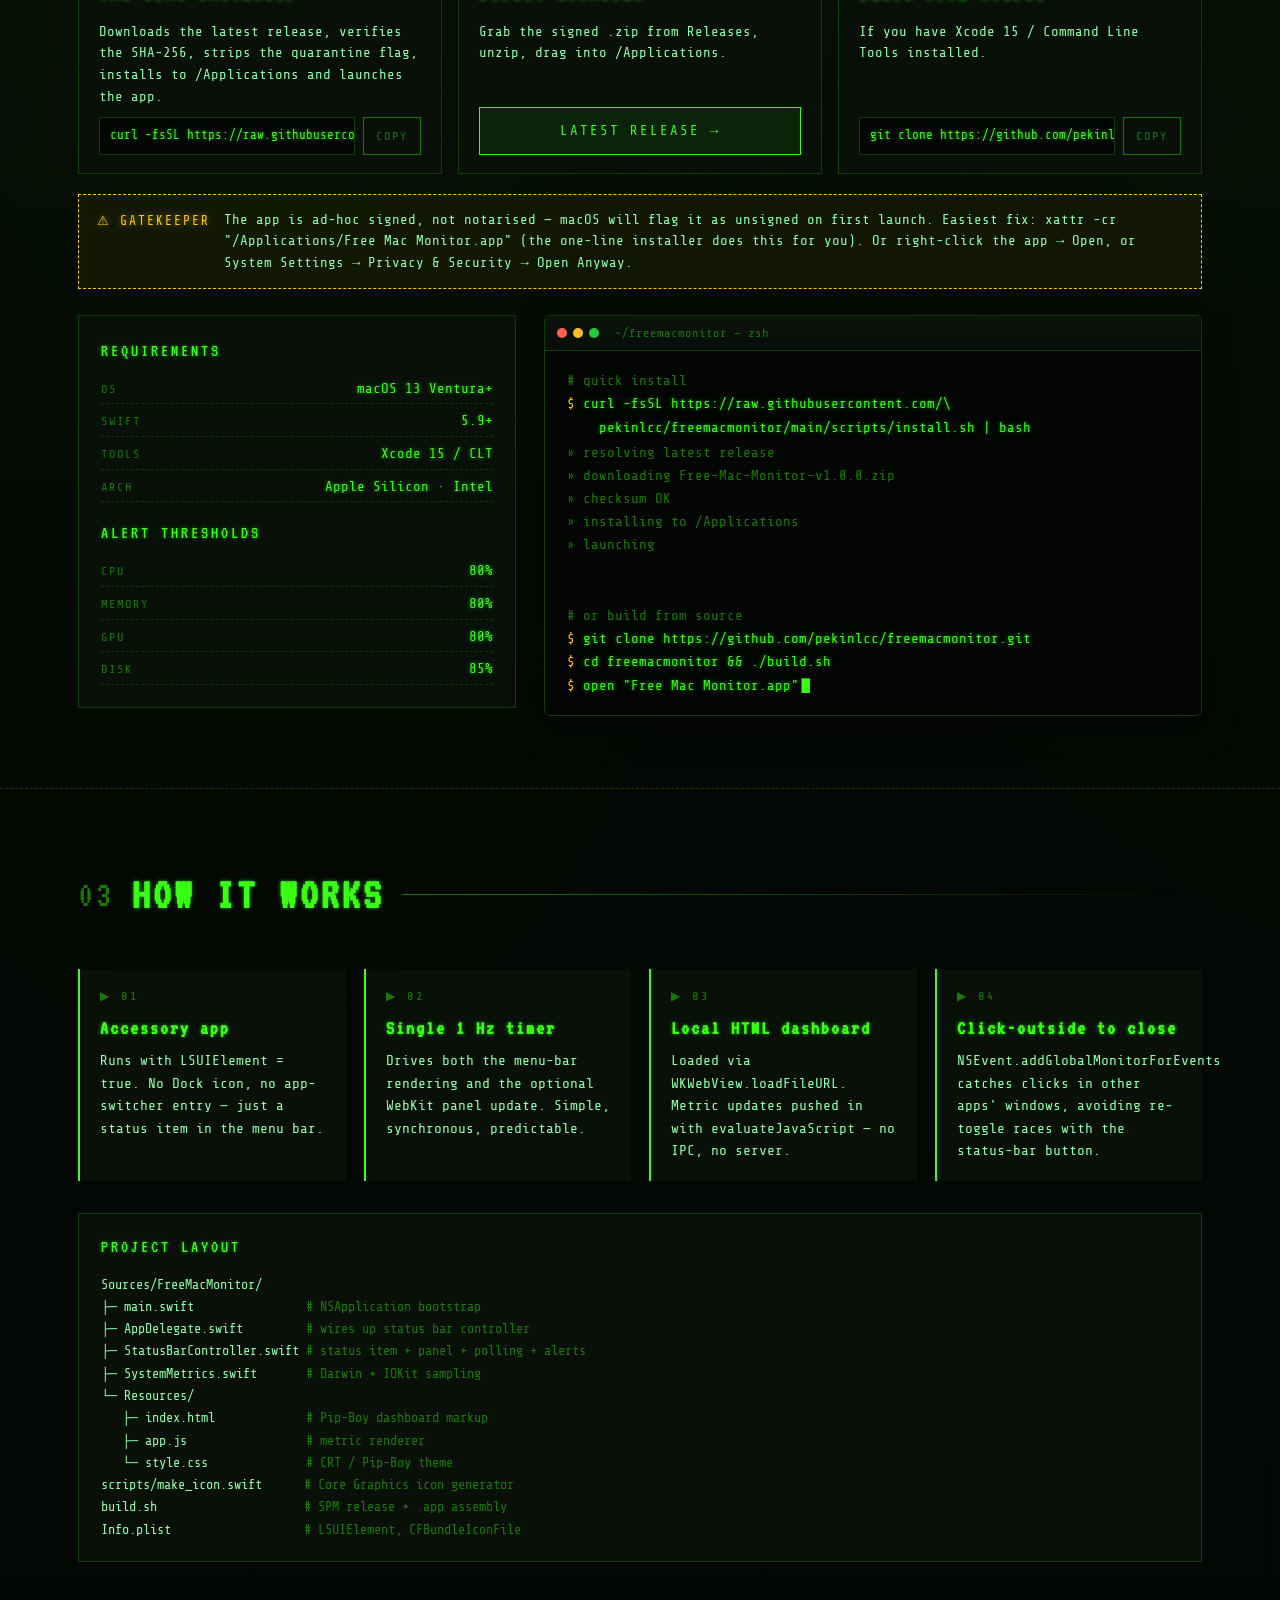
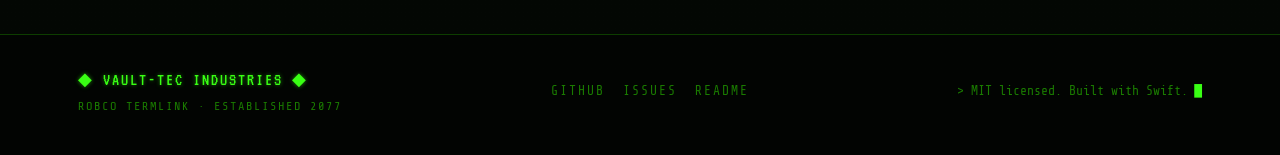
==== commit 085ab931: "Add release workflow, installer script, and download sections - .github/workflows/release.yml: macos" ====
--- a/docs/index.html
+++ b/docs/index.html
@@ -55,11 +55,14 @@
         </p>
 
         <div class="cta-row">
-          <a class="btn btn-primary" href="https://github.com/pekinlcc/freemacmonitor" target="_blank" rel="noopener">
-            <span data-en="VIEW ON GITHUB →" data-zh="前往 GITHUB →">VIEW ON GITHUB →</span>
+          <a class="btn btn-primary" href="https://github.com/pekinlcc/freemacmonitor/releases/latest" target="_blank" rel="noopener">
+            <span data-en="DOWNLOAD .APP ↓" data-zh="下载 .APP ↓">DOWNLOAD .APP ↓</span>
           </a>
           <a class="btn btn-ghost" href="#install">
-            <span data-en="BUILD FROM SOURCE" data-zh="从源码编译">BUILD FROM SOURCE</span>
+            <span data-en="INSTALL GUIDE" data-zh="安装指南">INSTALL GUIDE</span>
+          </a>
+          <a class="btn btn-ghost" href="https://github.com/pekinlcc/freemacmonitor" target="_blank" rel="noopener">
+            <span data-en="GITHUB →" data-zh="GITHUB →">GITHUB →</span>
           </a>
         </div>
 
@@ -207,8 +210,58 @@
     <div class="wrap">
       <div class="section-head">
         <span class="section-num">02</span>
-        <h2 data-en="BUILD &amp; RUN" data-zh="编译与运行">BUILD &amp; RUN</h2>
+        <h2 data-en="DOWNLOAD &amp; INSTALL" data-zh="下载与安装">DOWNLOAD &amp; INSTALL</h2>
         <span class="section-rule"></span>
+      </div>
+
+      <div class="method-grid">
+        <article class="method">
+          <div class="method-tag">A</div>
+          <h3 data-en="One-line installer" data-zh="一行命令安装">One-line installer</h3>
+          <p data-en="Downloads the latest release, verifies the SHA-256, strips the quarantine flag, installs to /Applications and launches the app."
+             data-zh="下载最新 Release，校验 SHA-256，去除隔离标记，安装到 /Applications 并启动。">
+            Downloads the latest release, verifies the SHA-256, strips the quarantine flag, installs to /Applications and launches the app.
+          </p>
+          <div class="cmd-row">
+            <code id="cmd-curl">curl -fsSL https://raw.githubusercontent.com/pekinlcc/freemacmonitor/main/scripts/install.sh | bash</code>
+            <button class="copy-btn" data-copy="#cmd-curl" aria-label="Copy">COPY</button>
+          </div>
+        </article>
+
+        <article class="method">
+          <div class="method-tag">B</div>
+          <h3 data-en="Direct download" data-zh="直接下载">Direct download</h3>
+          <p data-en="Grab the signed .zip from Releases, unzip, drag into /Applications."
+             data-zh="在 Releases 里下载 .zip，解压后拖入 /Applications。">
+            Grab the signed .zip from Releases, unzip, drag into /Applications.
+          </p>
+          <div class="cmd-row">
+            <a class="btn btn-primary dl-btn" href="https://github.com/pekinlcc/freemacmonitor/releases/latest" target="_blank" rel="noopener">
+              <span data-en="LATEST RELEASE →" data-zh="最新 RELEASE →">LATEST RELEASE →</span>
+            </a>
+          </div>
+        </article>
+
+        <article class="method">
+          <div class="method-tag">C</div>
+          <h3 data-en="Build from source" data-zh="从源码编译">Build from source</h3>
+          <p data-en="If you have Xcode 15 / Command Line Tools installed."
+             data-zh="若你已安装 Xcode 15 或 Command Line Tools。">
+            If you have Xcode 15 / Command Line Tools installed.
+          </p>
+          <div class="cmd-row">
+            <code id="cmd-build">git clone https://github.com/pekinlcc/freemacmonitor.git &amp;&amp; cd freemacmonitor &amp;&amp; ./build.sh</code>
+            <button class="copy-btn" data-copy="#cmd-build" aria-label="Copy">COPY</button>
+          </div>
+        </article>
+      </div>
+
+      <div class="notice">
+        <span class="notice-tag">&#9888; GATEKEEPER</span>
+        <p data-en="The app is ad-hoc signed, not notarised — macOS will flag it as unsigned on first launch. Easiest fix: xattr -cr &quot;/Applications/Free Mac Monitor.app&quot; (the one-line installer does this for you). Or right-click the app → Open, or System Settings → Privacy &amp; Security → Open Anyway."
+           data-zh="应用使用 ad-hoc 签名，未经 Apple 公证 —— macOS 首次启动会警告未签名。最省事：xattr -cr &quot;/Applications/Free Mac Monitor.app&quot;（一键脚本已包含此步）。也可右键应用 → 打开，或系统设置 → 隐私与安全性 → 仍要打开。">
+          The app is ad-hoc signed, not notarised — macOS will flag it as unsigned on first launch. Easiest fix: <code>xattr -cr "/Applications/Free Mac Monitor.app"</code> (the one-line installer does this for you). Or right-click the app → Open, or System Settings → Privacy &amp; Security → Open Anyway.
+        </p>
       </div>
 
       <div class="install-grid">
@@ -237,18 +290,18 @@
             <span class="terminal-title">~/freemacmonitor — zsh</span>
           </div>
           <pre class="terminal-body">
-<span class="t-comment"># <span data-en="clone and build" data-zh="克隆并编译">clone and build</span></span>
+<span class="t-comment"># <span data-en="quick install" data-zh="快速安装">quick install</span></span>
+<span class="t-prompt">$</span> <span class="t-cmd">curl -fsSL https://raw.githubusercontent.com/\
+    pekinlcc/freemacmonitor/main/scripts/install.sh | bash</span>
+<span class="t-out">» <span data-en="resolving latest release" data-zh="解析最新 release">resolving latest release</span>
+» <span data-en="downloading Free-Mac-Monitor-v1.0.0.zip" data-zh="下载 Free-Mac-Monitor-v1.0.0.zip">downloading Free-Mac-Monitor-v1.0.0.zip</span>
+» <span data-en="checksum OK" data-zh="校验通过">checksum OK</span>
+» <span data-en="installing to /Applications" data-zh="安装到 /Applications">installing to /Applications</span>
+» <span data-en="launching" data-zh="启动中">launching</span></span>
+
+<span class="t-comment"># <span data-en="or build from source" data-zh="或者从源码编译">or build from source</span></span>
 <span class="t-prompt">$</span> <span class="t-cmd">git clone https://github.com/pekinlcc/freemacmonitor.git</span>
-<span class="t-prompt">$</span> <span class="t-cmd">cd freemacmonitor</span>
-<span class="t-prompt">$</span> <span class="t-cmd">./build.sh</span>
-<span class="t-out">» swift build -c release
-» assembling Free Mac Monitor.app
-» <span data-en="done." data-zh="完成。">done.</span></span>
-
-<span class="t-prompt">$</span> <span class="t-cmd">open "Free Mac Monitor.app"</span>
-
-<span class="t-comment"># <span data-en="if Gatekeeper blocks the unsigned build" data-zh="若 Gatekeeper 拦截未签名的应用">if Gatekeeper blocks the unsigned build</span></span>
-<span class="t-prompt">$</span> <span class="t-cmd">xattr -cr "Free Mac Monitor.app"</span>
+<span class="t-prompt">$</span> <span class="t-cmd">cd freemacmonitor &amp;&amp; ./build.sh</span>
 <span class="t-prompt">$</span> <span class="t-cmd">open "Free Mac Monitor.app"</span><span class="cursor">&#9608;</span>
 </pre>
         </div>
--- a/docs/style.css
+++ b/docs/style.css
@@ -432,7 +432,108 @@
 }
 .feature p { color: var(--ink); font-size: 14.5px; }
 
-/* ── Install ─────────────────────────────────────────────── */
+/* ── Install methods (A/B/C cards) ───────────────────────── */
+.method-grid {
+  display: grid;
+  grid-template-columns: repeat(auto-fit, minmax(280px, 1fr));
+  gap: 16px;
+  margin-bottom: 20px;
+}
+.method {
+  position: relative;
+  background: var(--bg-panel);
+  border: 1px solid var(--fg-faint);
+  padding: 22px 20px 18px;
+  display: flex;
+  flex-direction: column;
+  gap: 10px;
+}
+.method-tag {
+  position: absolute;
+  top: 0; right: 0;
+  background: var(--fg);
+  color: #040804;
+  font-family: var(--font-display);
+  font-size: 15px;
+  padding: 2px 10px;
+  letter-spacing: 2px;
+  text-shadow: none;
+}
+.method h3 {
+  font-family: var(--font-display);
+  font-size: 22px;
+  letter-spacing: 2px;
+  color: var(--fg);
+  text-shadow: var(--glow-sm);
+}
+.method p { color: var(--ink); font-size: 14px; min-height: 3.2em; }
+
+.cmd-row {
+  display: flex;
+  align-items: stretch;
+  gap: 8px;
+  margin-top: auto;
+}
+.cmd-row code {
+  flex: 1;
+  background: #020502;
+  border: 1px solid var(--fg-faint);
+  padding: 8px 10px;
+  font-family: var(--font-mono);
+  font-size: 12.5px;
+  color: var(--fg);
+  text-shadow: var(--glow-sm);
+  overflow-x: auto;
+  white-space: nowrap;
+}
+.copy-btn {
+  background: transparent;
+  border: 1px solid var(--fg-dim);
+  color: var(--fg-dim);
+  font-family: var(--font-mono);
+  letter-spacing: 2px;
+  font-size: 12px;
+  padding: 0 12px;
+  cursor: pointer;
+  transition: border-color .15s, color .15s, text-shadow .15s;
+}
+.copy-btn:hover { border-color: var(--fg); color: var(--fg); text-shadow: var(--glow-sm); }
+.copy-btn.copied {
+  border-color: var(--fg);
+  color: var(--fg);
+  text-shadow: var(--glow-sm);
+}
+.dl-btn { width: 100%; justify-content: center; }
+
+/* ── Notice box ──────────────────────────────────────────── */
+.notice {
+  border: 1px dashed var(--amber);
+  background: rgba(255,204,0,.05);
+  padding: 14px 18px;
+  margin-bottom: 26px;
+  display: flex;
+  align-items: flex-start;
+  gap: 14px;
+}
+.notice-tag {
+  color: var(--amber);
+  text-shadow: 0 0 6px rgba(255,204,0,.55);
+  letter-spacing: 2px;
+  font-size: 13px;
+  white-space: nowrap;
+  padding-top: 2px;
+}
+.notice p { color: var(--ink); font-size: 14px; }
+.notice code {
+  background: rgba(0,0,0,.35);
+  border: 1px solid var(--fg-faint);
+  padding: 1px 6px;
+  color: var(--fg);
+  font-family: var(--font-mono);
+  font-size: 13px;
+}
+
+/* ── Install (requirements + terminal) ──────────────────── */
 .install-grid {
   display: grid;
   grid-template-columns: 1fr 1.5fr;
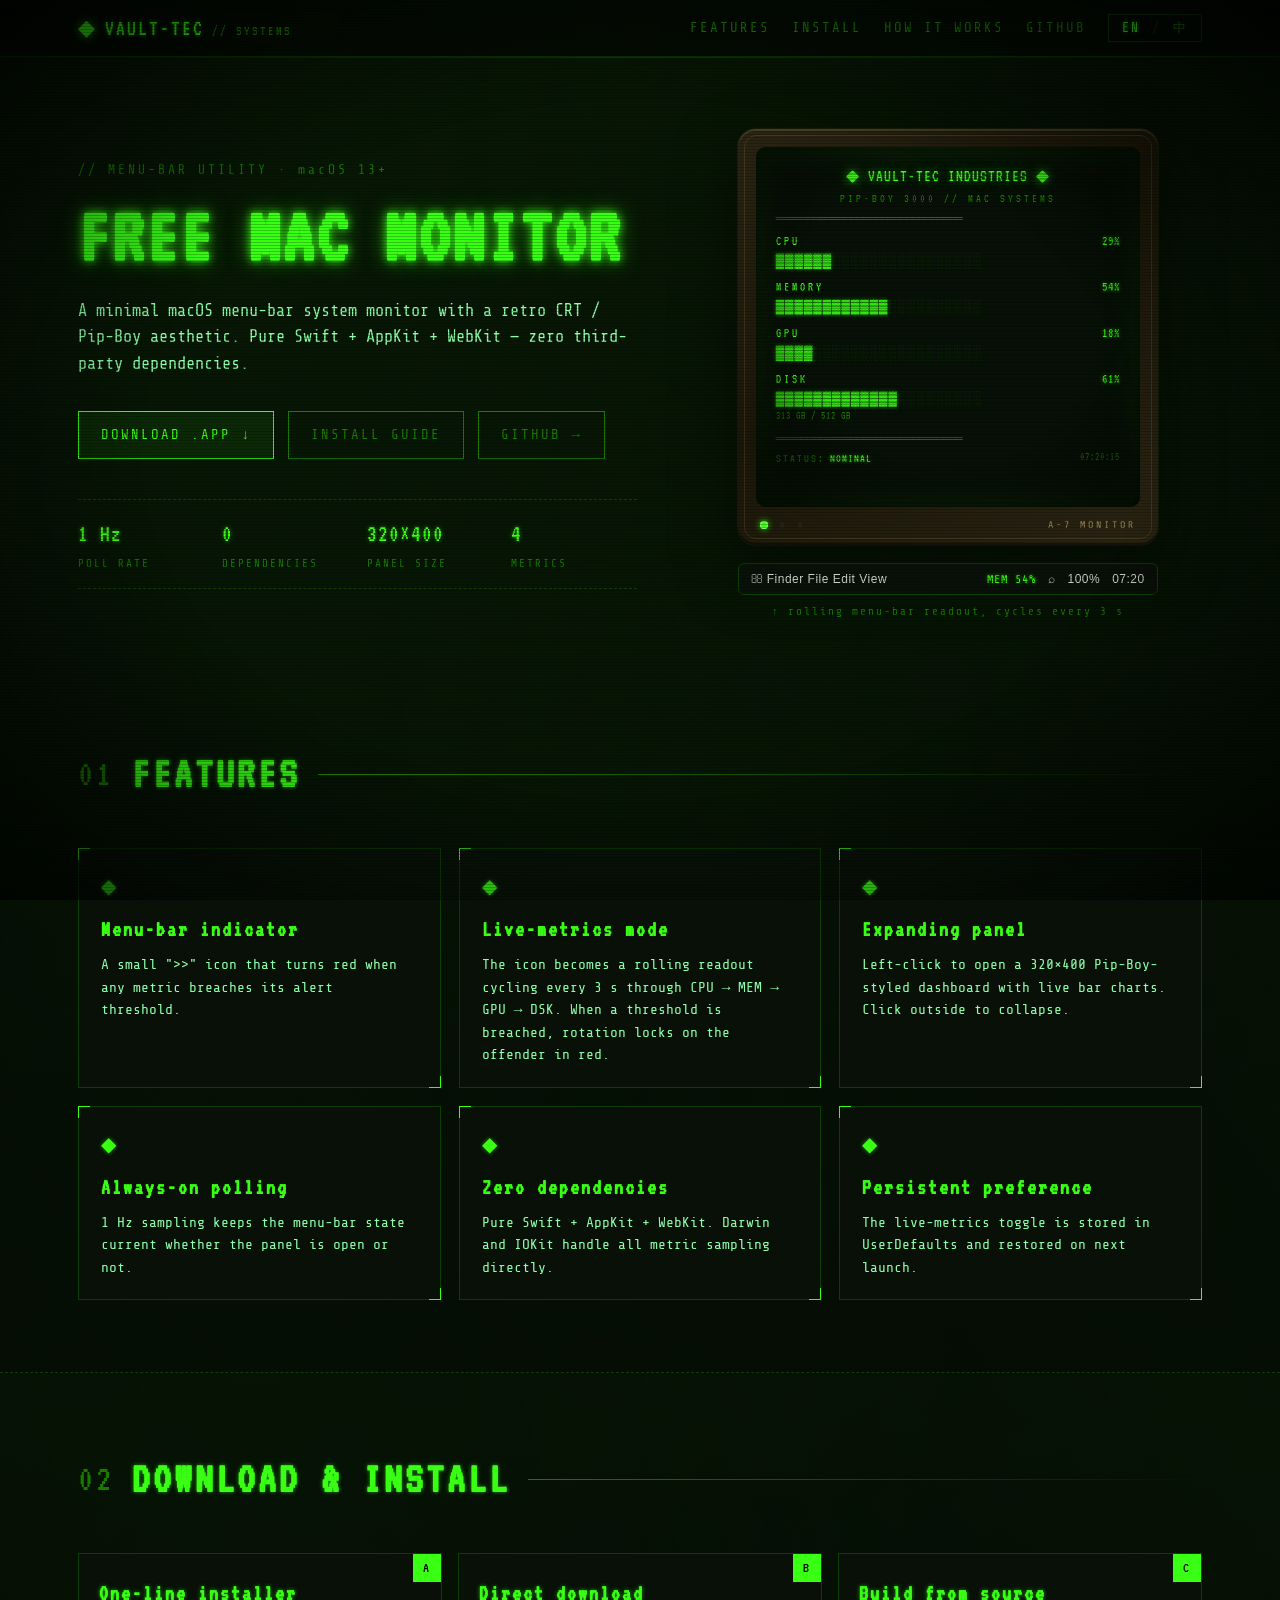
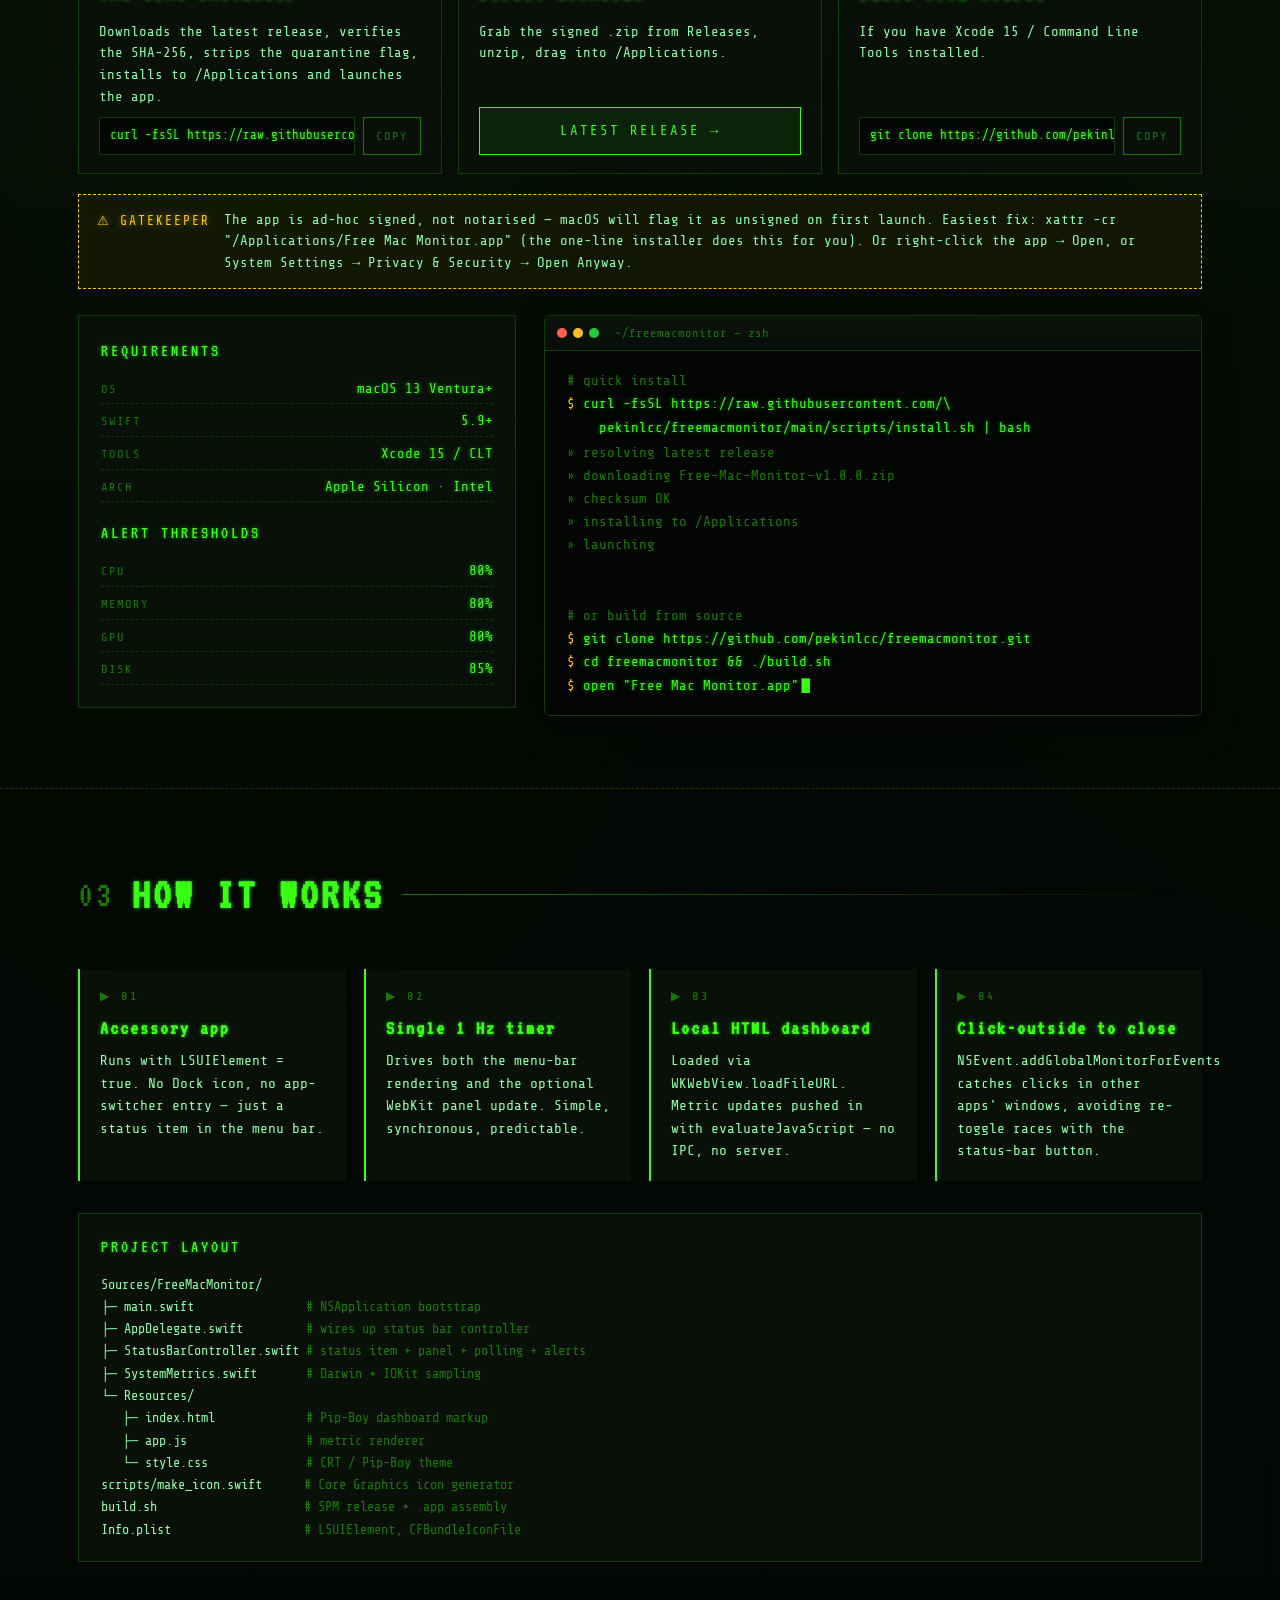
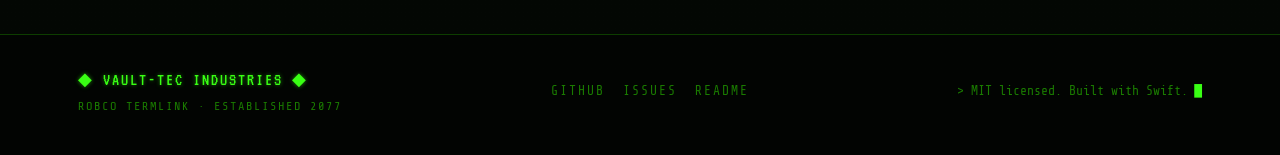
==== commit 839d9ed2: "fix: correct Chinese translation of "Free" — 自由 → 免费 "Free" here means "free of charge" (免费), not "l" ====
--- a/docs/index.html
+++ b/docs/index.html
@@ -3,7 +3,7 @@
 <head>
   <meta charset="UTF-8">
   <meta name="viewport" content="width=device-width, initial-scale=1.0">
-  <title>Free Mac Monitor · 自由 Mac 监视器</title>
+  <title>Free Mac Monitor · 免费 Mac 监视器</title>
   <meta name="description" content="A minimal macOS menu-bar system monitor with a retro CRT / Pip-Boy aesthetic. Pure Swift, zero dependencies.">
   <link rel="preconnect" href="https://fonts.googleapis.com">
   <link rel="preconnect" href="https://fonts.gstatic.com" crossorigin>
@@ -46,7 +46,7 @@
       <div class="hero-copy">
         <div class="kicker" data-en="// MENU-BAR UTILITY · macOS 13+" data-zh="// 菜单栏工具 · macOS 13+">// MENU-BAR UTILITY · macOS 13+</div>
         <h1 class="title glow">
-          <span data-en="FREE MAC MONITOR" data-zh="自由 MAC 监视器">FREE MAC MONITOR</span>
+          <span data-en="FREE MAC MONITOR" data-zh="免费 MAC 监视器">FREE MAC MONITOR</span>
         </h1>
         <p class="lede"
            data-en="A minimal macOS menu-bar system monitor with a retro CRT / Pip-Boy aesthetic. Pure Swift + AppKit + WebKit — zero third-party dependencies."
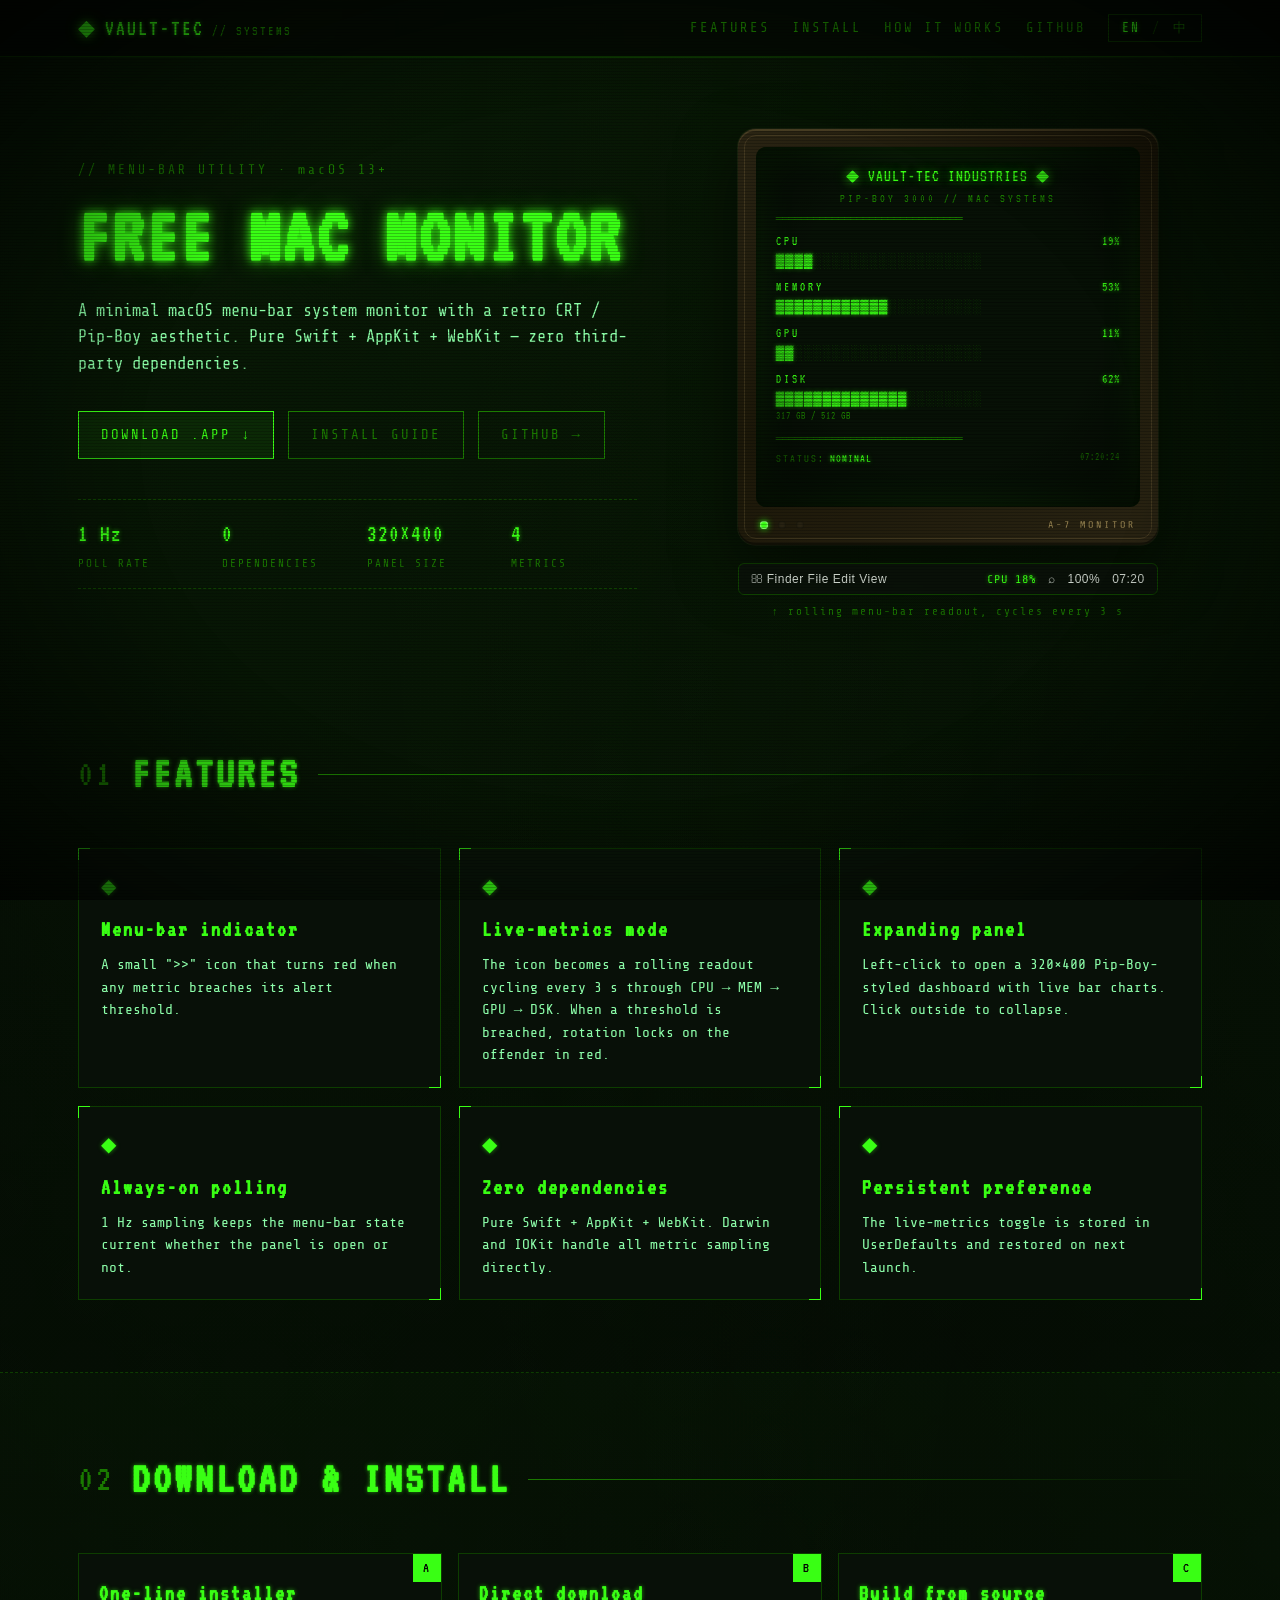
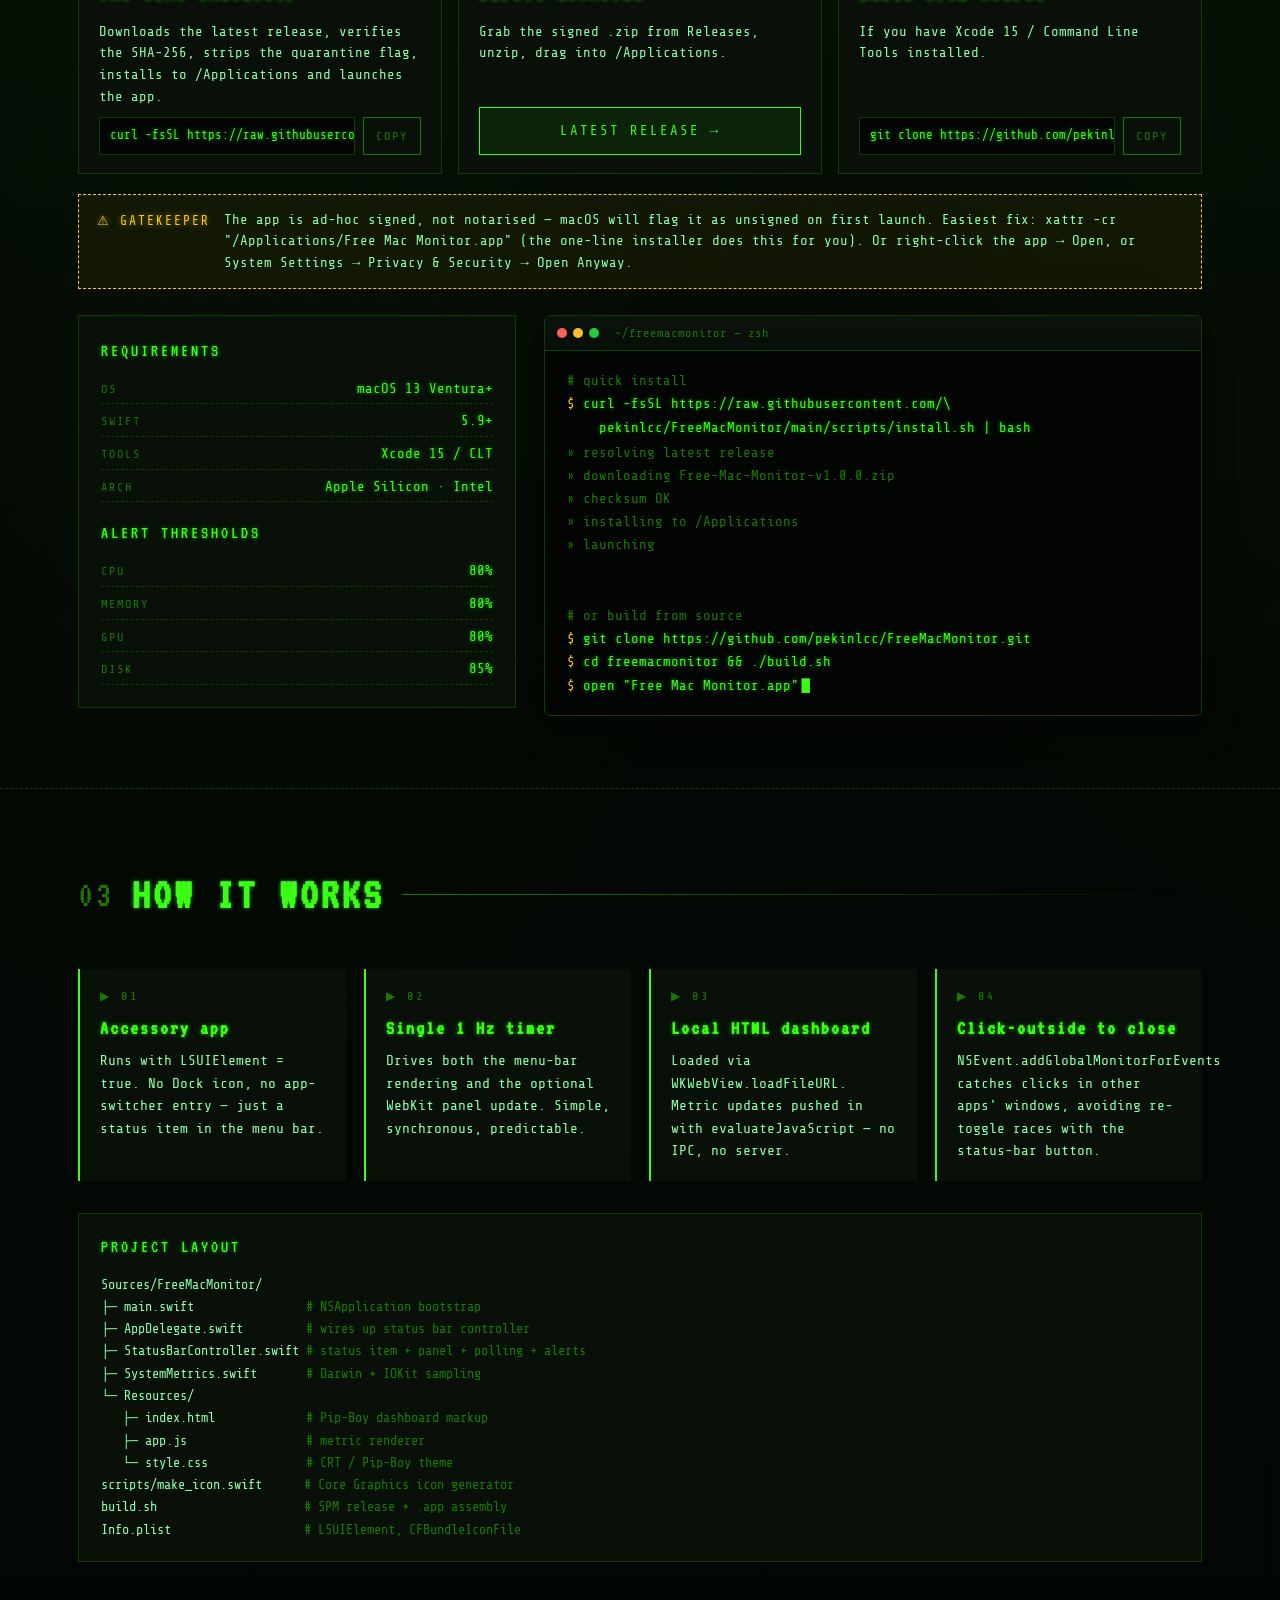
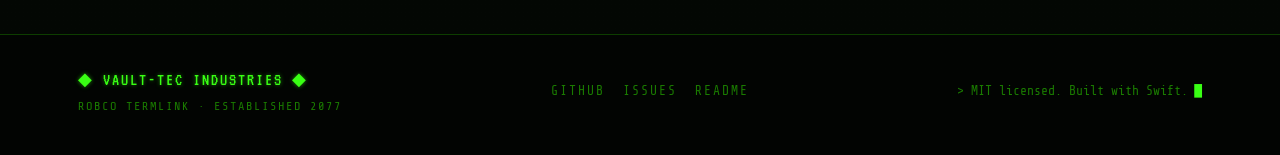
==== commit 149e9868: "fix: canonical-case URL for pekinlcc/FreeMacMonitor GitHub Pages paths are case-sensitive; the lower" ====
--- a/docs/index.html
+++ b/docs/index.html
@@ -29,7 +29,7 @@
         <a href="#features" data-en="FEATURES" data-zh="特性">FEATURES</a>
         <a href="#install" data-en="INSTALL" data-zh="安装">INSTALL</a>
         <a href="#how" data-en="HOW IT WORKS" data-zh="原理">HOW IT WORKS</a>
-        <a href="https://github.com/pekinlcc/freemacmonitor" target="_blank" rel="noopener">GITHUB</a>
+        <a href="https://github.com/pekinlcc/FreeMacMonitor" target="_blank" rel="noopener">GITHUB</a>
         <button id="lang-toggle" class="lang-toggle" aria-label="Toggle language">
           <span class="lang-opt lang-en is-active">EN</span>
           <span class="lang-sep">/</span>
@@ -55,13 +55,13 @@
         </p>
 
         <div class="cta-row">
-          <a class="btn btn-primary" href="https://github.com/pekinlcc/freemacmonitor/releases/latest" target="_blank" rel="noopener">
+          <a class="btn btn-primary" href="https://github.com/pekinlcc/FreeMacMonitor/releases/latest" target="_blank" rel="noopener">
             <span data-en="DOWNLOAD .APP ↓" data-zh="下载 .APP ↓">DOWNLOAD .APP ↓</span>
           </a>
           <a class="btn btn-ghost" href="#install">
             <span data-en="INSTALL GUIDE" data-zh="安装指南">INSTALL GUIDE</span>
           </a>
-          <a class="btn btn-ghost" href="https://github.com/pekinlcc/freemacmonitor" target="_blank" rel="noopener">
+          <a class="btn btn-ghost" href="https://github.com/pekinlcc/FreeMacMonitor" target="_blank" rel="noopener">
             <span data-en="GITHUB →" data-zh="GITHUB →">GITHUB →</span>
           </a>
         </div>
@@ -223,7 +223,7 @@
             Downloads the latest release, verifies the SHA-256, strips the quarantine flag, installs to /Applications and launches the app.
           </p>
           <div class="cmd-row">
-            <code id="cmd-curl">curl -fsSL https://raw.githubusercontent.com/pekinlcc/freemacmonitor/main/scripts/install.sh | bash</code>
+            <code id="cmd-curl">curl -fsSL https://raw.githubusercontent.com/pekinlcc/FreeMacMonitor/main/scripts/install.sh | bash</code>
             <button class="copy-btn" data-copy="#cmd-curl" aria-label="Copy">COPY</button>
           </div>
         </article>
@@ -236,7 +236,7 @@
             Grab the signed .zip from Releases, unzip, drag into /Applications.
           </p>
           <div class="cmd-row">
-            <a class="btn btn-primary dl-btn" href="https://github.com/pekinlcc/freemacmonitor/releases/latest" target="_blank" rel="noopener">
+            <a class="btn btn-primary dl-btn" href="https://github.com/pekinlcc/FreeMacMonitor/releases/latest" target="_blank" rel="noopener">
               <span data-en="LATEST RELEASE →" data-zh="最新 RELEASE →">LATEST RELEASE →</span>
             </a>
           </div>
@@ -250,7 +250,7 @@
             If you have Xcode 15 / Command Line Tools installed.
           </p>
           <div class="cmd-row">
-            <code id="cmd-build">git clone https://github.com/pekinlcc/freemacmonitor.git &amp;&amp; cd freemacmonitor &amp;&amp; ./build.sh</code>
+            <code id="cmd-build">git clone https://github.com/pekinlcc/FreeMacMonitor.git &amp;&amp; cd freemacmonitor &amp;&amp; ./build.sh</code>
             <button class="copy-btn" data-copy="#cmd-build" aria-label="Copy">COPY</button>
           </div>
         </article>
@@ -292,7 +292,7 @@
           <pre class="terminal-body">
 <span class="t-comment"># <span data-en="quick install" data-zh="快速安装">quick install</span></span>
 <span class="t-prompt">$</span> <span class="t-cmd">curl -fsSL https://raw.githubusercontent.com/\
-    pekinlcc/freemacmonitor/main/scripts/install.sh | bash</span>
+    pekinlcc/FreeMacMonitor/main/scripts/install.sh | bash</span>
 <span class="t-out">» <span data-en="resolving latest release" data-zh="解析最新 release">resolving latest release</span>
 » <span data-en="downloading Free-Mac-Monitor-v1.0.0.zip" data-zh="下载 Free-Mac-Monitor-v1.0.0.zip">downloading Free-Mac-Monitor-v1.0.0.zip</span>
 » <span data-en="checksum OK" data-zh="校验通过">checksum OK</span>
@@ -300,7 +300,7 @@
 » <span data-en="launching" data-zh="启动中">launching</span></span>
 
 <span class="t-comment"># <span data-en="or build from source" data-zh="或者从源码编译">or build from source</span></span>
-<span class="t-prompt">$</span> <span class="t-cmd">git clone https://github.com/pekinlcc/freemacmonitor.git</span>
+<span class="t-prompt">$</span> <span class="t-cmd">git clone https://github.com/pekinlcc/FreeMacMonitor.git</span>
 <span class="t-prompt">$</span> <span class="t-cmd">cd freemacmonitor &amp;&amp; ./build.sh</span>
 <span class="t-prompt">$</span> <span class="t-cmd">open "Free Mac Monitor.app"</span><span class="cursor">&#9608;</span>
 </pre>
@@ -383,9 +383,9 @@
                                  data-zh="ROBCO TERMLINK · 始建于 2077 年">ROBCO TERMLINK · ESTABLISHED 2077</div>
       </div>
       <div class="footer-links">
-        <a href="https://github.com/pekinlcc/freemacmonitor" target="_blank" rel="noopener">GITHUB</a>
-        <a href="https://github.com/pekinlcc/freemacmonitor/issues" target="_blank" rel="noopener" data-en="ISSUES" data-zh="问题反馈">ISSUES</a>
-        <a href="https://github.com/pekinlcc/freemacmonitor#readme" target="_blank" rel="noopener">README</a>
+        <a href="https://github.com/pekinlcc/FreeMacMonitor" target="_blank" rel="noopener">GITHUB</a>
+        <a href="https://github.com/pekinlcc/FreeMacMonitor/issues" target="_blank" rel="noopener" data-en="ISSUES" data-zh="问题反馈">ISSUES</a>
+        <a href="https://github.com/pekinlcc/FreeMacMonitor#readme" target="_blank" rel="noopener">README</a>
       </div>
       <div class="footer-copy">
         <span data-en="> MIT licensed. Built with Swift."
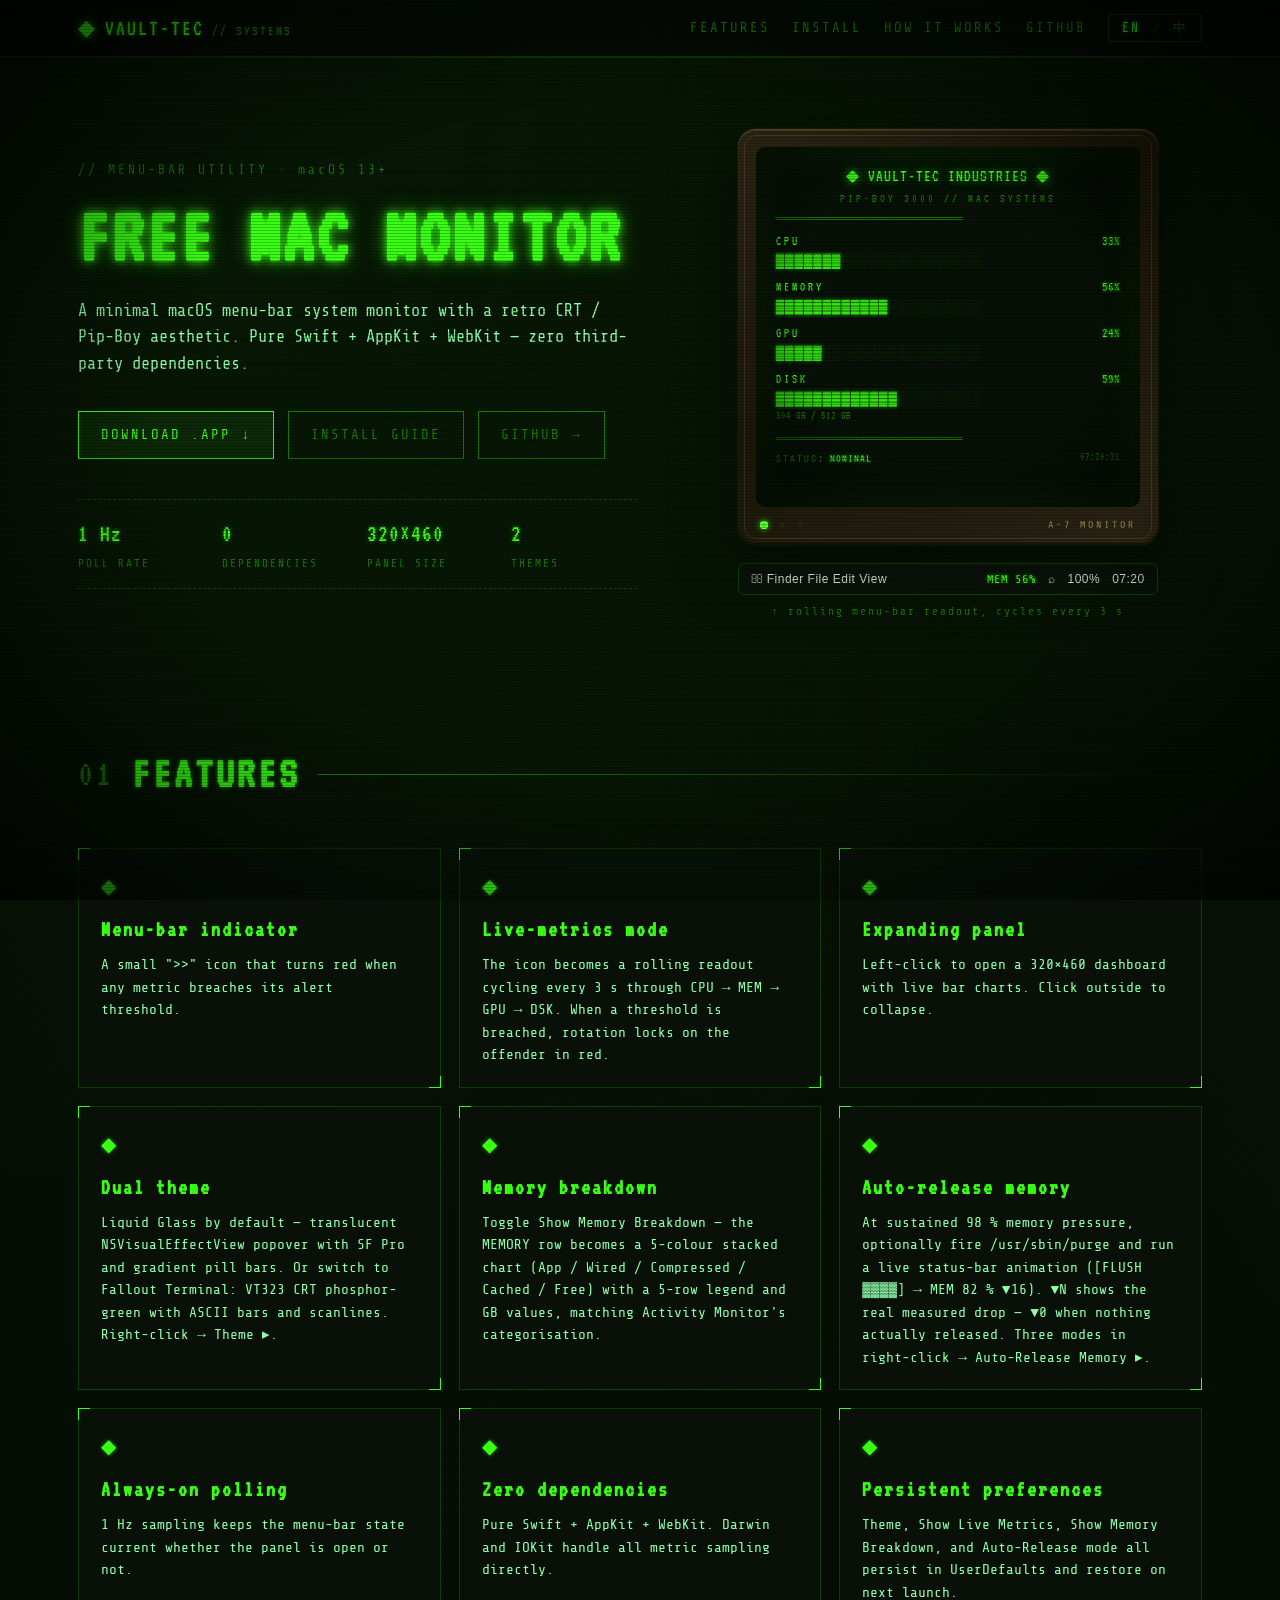
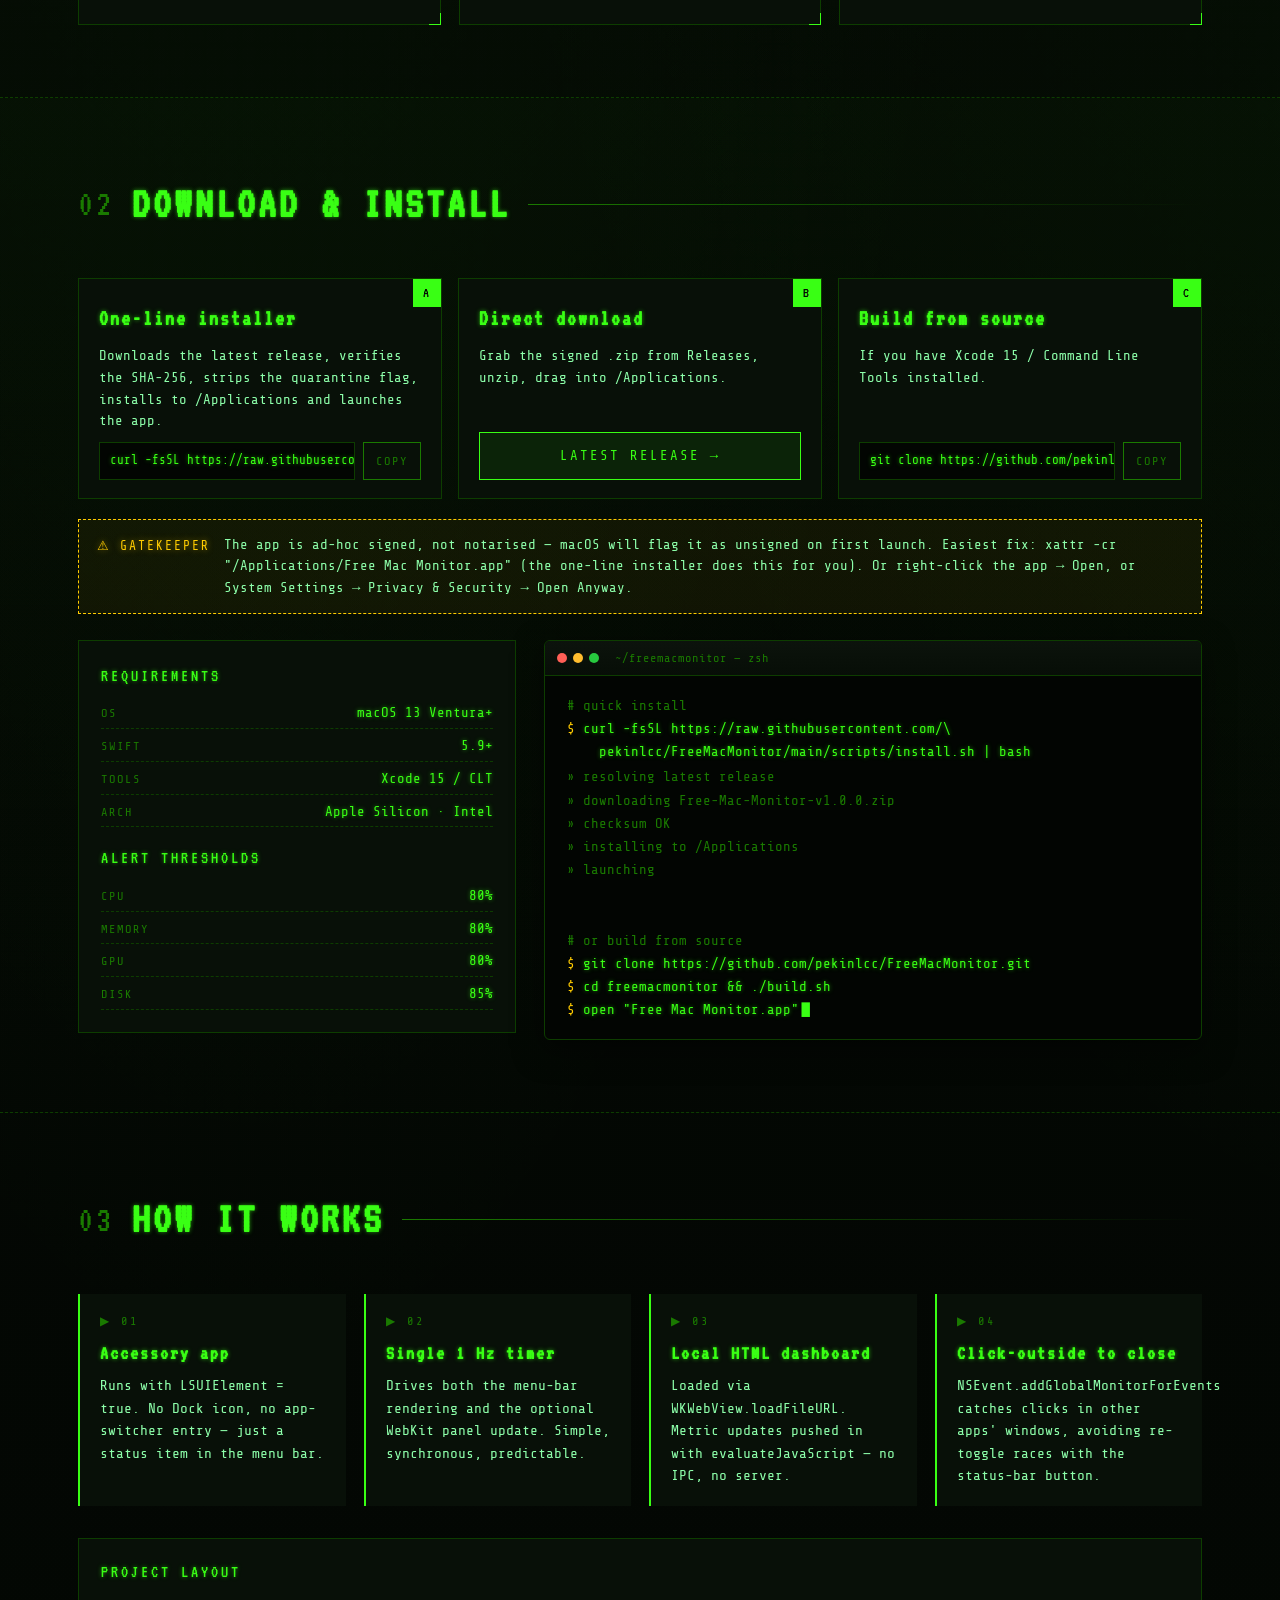
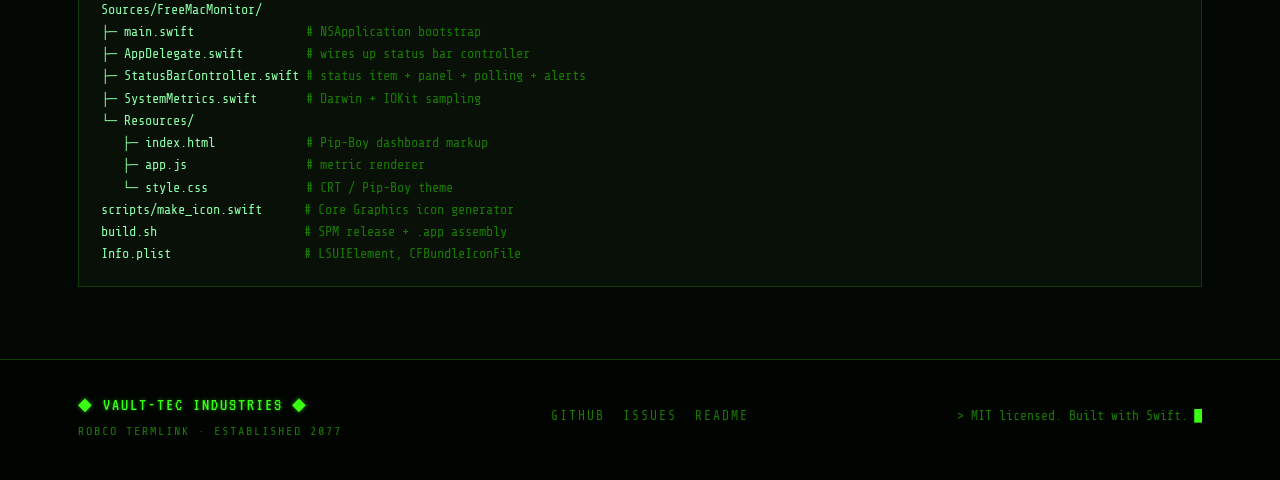
==== commit 335a7ce2: "docs: reflect v1.1 / v1.2 features in README + Pages README (English + Chinese): - New Screenshots s" ====
--- a/docs/index.html
+++ b/docs/index.html
@@ -69,8 +69,8 @@
         <ul class="stat-row">
           <li><span class="stat-n">1 Hz</span><span class="stat-l" data-en="POLL RATE" data-zh="采样率">POLL RATE</span></li>
           <li><span class="stat-n">0</span><span class="stat-l" data-en="DEPENDENCIES" data-zh="依赖项">DEPENDENCIES</span></li>
-          <li><span class="stat-n">320×400</span><span class="stat-l" data-en="PANEL SIZE" data-zh="面板尺寸">PANEL SIZE</span></li>
-          <li><span class="stat-n">4</span><span class="stat-l" data-en="METRICS" data-zh="指标数">METRICS</span></li>
+          <li><span class="stat-n">320×460</span><span class="stat-l" data-en="PANEL SIZE" data-zh="面板尺寸">PANEL SIZE</span></li>
+          <li><span class="stat-n">2</span><span class="stat-l" data-en="THEMES" data-zh="主题数">THEMES</span></li>
         </ul>
       </div>
 
@@ -168,9 +168,36 @@
         <article class="feature">
           <div class="feature-icon">&#9670;</div>
           <h3 data-en="Expanding panel" data-zh="展开面板">Expanding panel</h3>
-          <p data-en="Left-click to open a 320×400 Pip-Boy-styled dashboard with live bar charts. Click outside to collapse."
-             data-zh="左键点击打开 320×400 的 Pip-Boy 风格仪表盘，带实时柱状图。点击外部即可收起。">
-            Left-click to open a 320×400 Pip-Boy-styled dashboard with live bar charts. Click outside to collapse.
+          <p data-en="Left-click to open a 320×460 dashboard with live bar charts. Click outside to collapse."
+             data-zh="左键点击打开 320×460 的仪表盘，带实时柱状图。点击外部即可收起。">
+            Left-click to open a 320×460 dashboard with live bar charts. Click outside to collapse.
+          </p>
+        </article>
+
+        <article class="feature">
+          <div class="feature-icon">&#9670;</div>
+          <h3 data-en="Dual theme" data-zh="双主题">Dual theme <sup style="opacity:0.6;font-size:0.6em">v1.2</sup></h3>
+          <p data-en="Liquid Glass by default — translucent NSVisualEffectView popover with SF Pro and gradient pill bars. Or switch to Fallout Terminal: VT323 CRT phosphor-green with ASCII bars and scanlines. Right-click → Theme ▸."
+             data-zh="默认 Liquid Glass 液态玻璃外观（半透明 NSVisualEffectView + SF Pro + 渐变 pill 柱）。可切换到 Fallout Terminal（VT323 荧光绿 CRT + ASCII 柱 + 扫描线）。右键 → Theme ▸。">
+            Liquid Glass by default — translucent NSVisualEffectView popover with SF Pro and gradient pill bars. Or switch to Fallout Terminal: VT323 CRT phosphor-green with ASCII bars and scanlines. Right-click → Theme ▸.
+          </p>
+        </article>
+
+        <article class="feature">
+          <div class="feature-icon">&#9670;</div>
+          <h3 data-en="Memory breakdown" data-zh="内存分类">Memory breakdown <sup style="opacity:0.6;font-size:0.6em">v1.1</sup></h3>
+          <p data-en="Toggle Show Memory Breakdown — the MEMORY row becomes a 5-colour stacked chart (App / Wired / Compressed / Cached / Free) with a 5-row legend and GB values, matching Activity Monitor's categorisation."
+             data-zh="勾选 Show Memory Breakdown 后，内存柱切换为 5 色 stacked 条（App / Wired / Compressed / Cached / Free），配 5 行 GB 数值图例，与 Activity Monitor 分类一致。">
+            Toggle Show Memory Breakdown — the MEMORY row becomes a 5-colour stacked chart (App / Wired / Compressed / Cached / Free) with a 5-row legend and GB values, matching Activity Monitor's categorisation.
+          </p>
+        </article>
+
+        <article class="feature">
+          <div class="feature-icon">&#9670;</div>
+          <h3 data-en="Auto-release memory" data-zh="高压自动清理"><span>Auto-release memory</span> <sup style="opacity:0.6;font-size:0.6em">v1.1</sup></h3>
+          <p data-en="At sustained 98 % memory pressure, optionally fire /usr/sbin/purge and run a live status-bar animation ([FLUSH ▓▓▓▓] → MEM 82 % ▼16). ▼N shows the real measured drop — ▼0 when nothing actually released. Three modes in right-click → Auto-Release Memory ▸."
+             data-zh="(App+Wired+Compressed)/总内存 ≥ 98 % 持续 3 秒时，可选地调用 /usr/sbin/purge 并在菜单栏播放动画（[FLUSH ▓▓▓▓] → MEM 82 % ▼16）。▼N 是实测下降百分点；没释放就显示 ▼0。三种策略：右键 → Auto-Release Memory ▸。">
+            At sustained 98 % memory pressure, optionally fire /usr/sbin/purge and run a live status-bar animation ([FLUSH ▓▓▓▓] → MEM 82 % ▼16). ▼N shows the real measured drop — ▼0 when nothing actually released. Three modes in right-click → Auto-Release Memory ▸.
           </p>
         </article>
 
@@ -194,10 +221,10 @@
 
         <article class="feature">
           <div class="feature-icon">&#9670;</div>
-          <h3 data-en="Persistent preference" data-zh="偏好持久化">Persistent preference</h3>
-          <p data-en="The live-metrics toggle is stored in UserDefaults and restored on next launch."
-             data-zh="实时指标开关状态存入 UserDefaults，下次启动自动恢复。">
-            The live-metrics toggle is stored in UserDefaults and restored on next launch.
+          <h3 data-en="Persistent preferences" data-zh="偏好持久化">Persistent preferences</h3>
+          <p data-en="Theme, Show Live Metrics, Show Memory Breakdown, and Auto-Release mode all persist in UserDefaults and restore on next launch."
+             data-zh="主题、Show Live Metrics、Show Memory Breakdown、Auto-Release 模式全部存入 UserDefaults，下次启动自动恢复。">
+            Theme, Show Live Metrics, Show Memory Breakdown, and Auto-Release mode all persist in UserDefaults and restore on next launch.
           </p>
         </article>
 
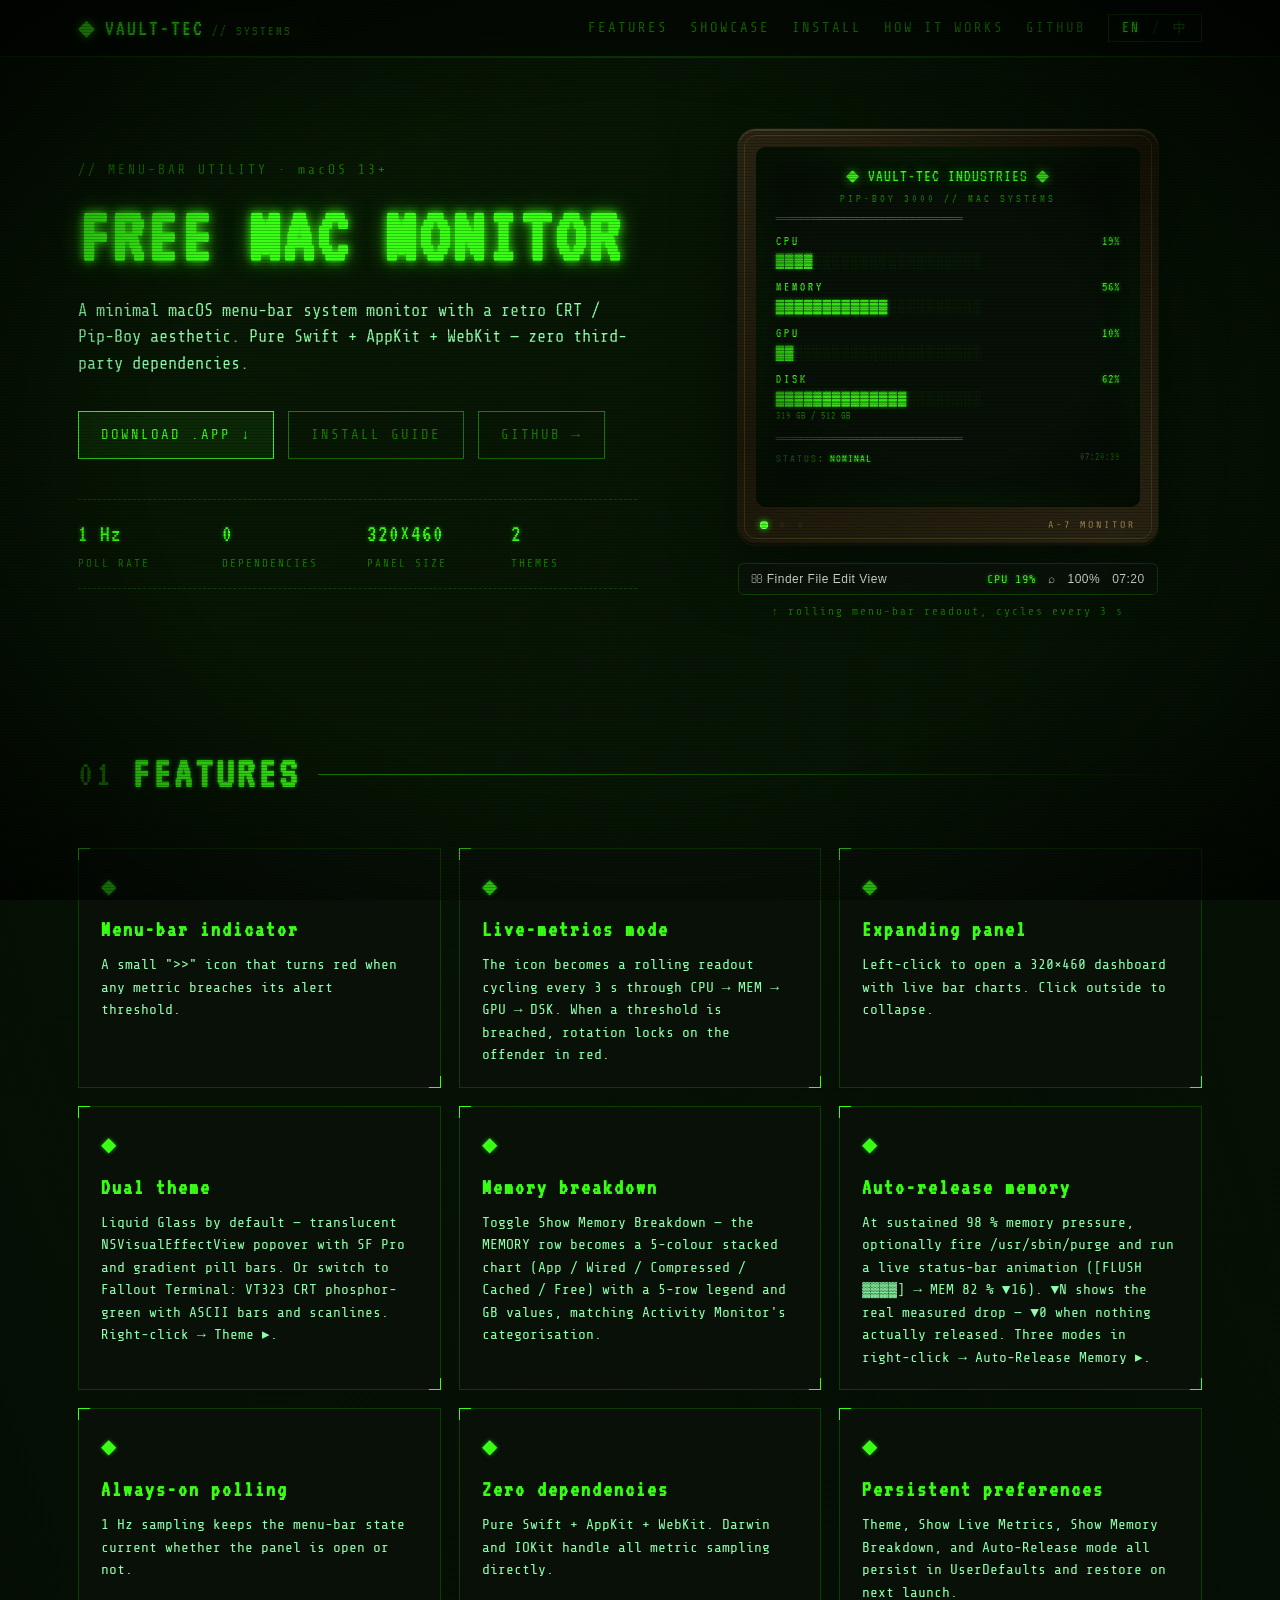
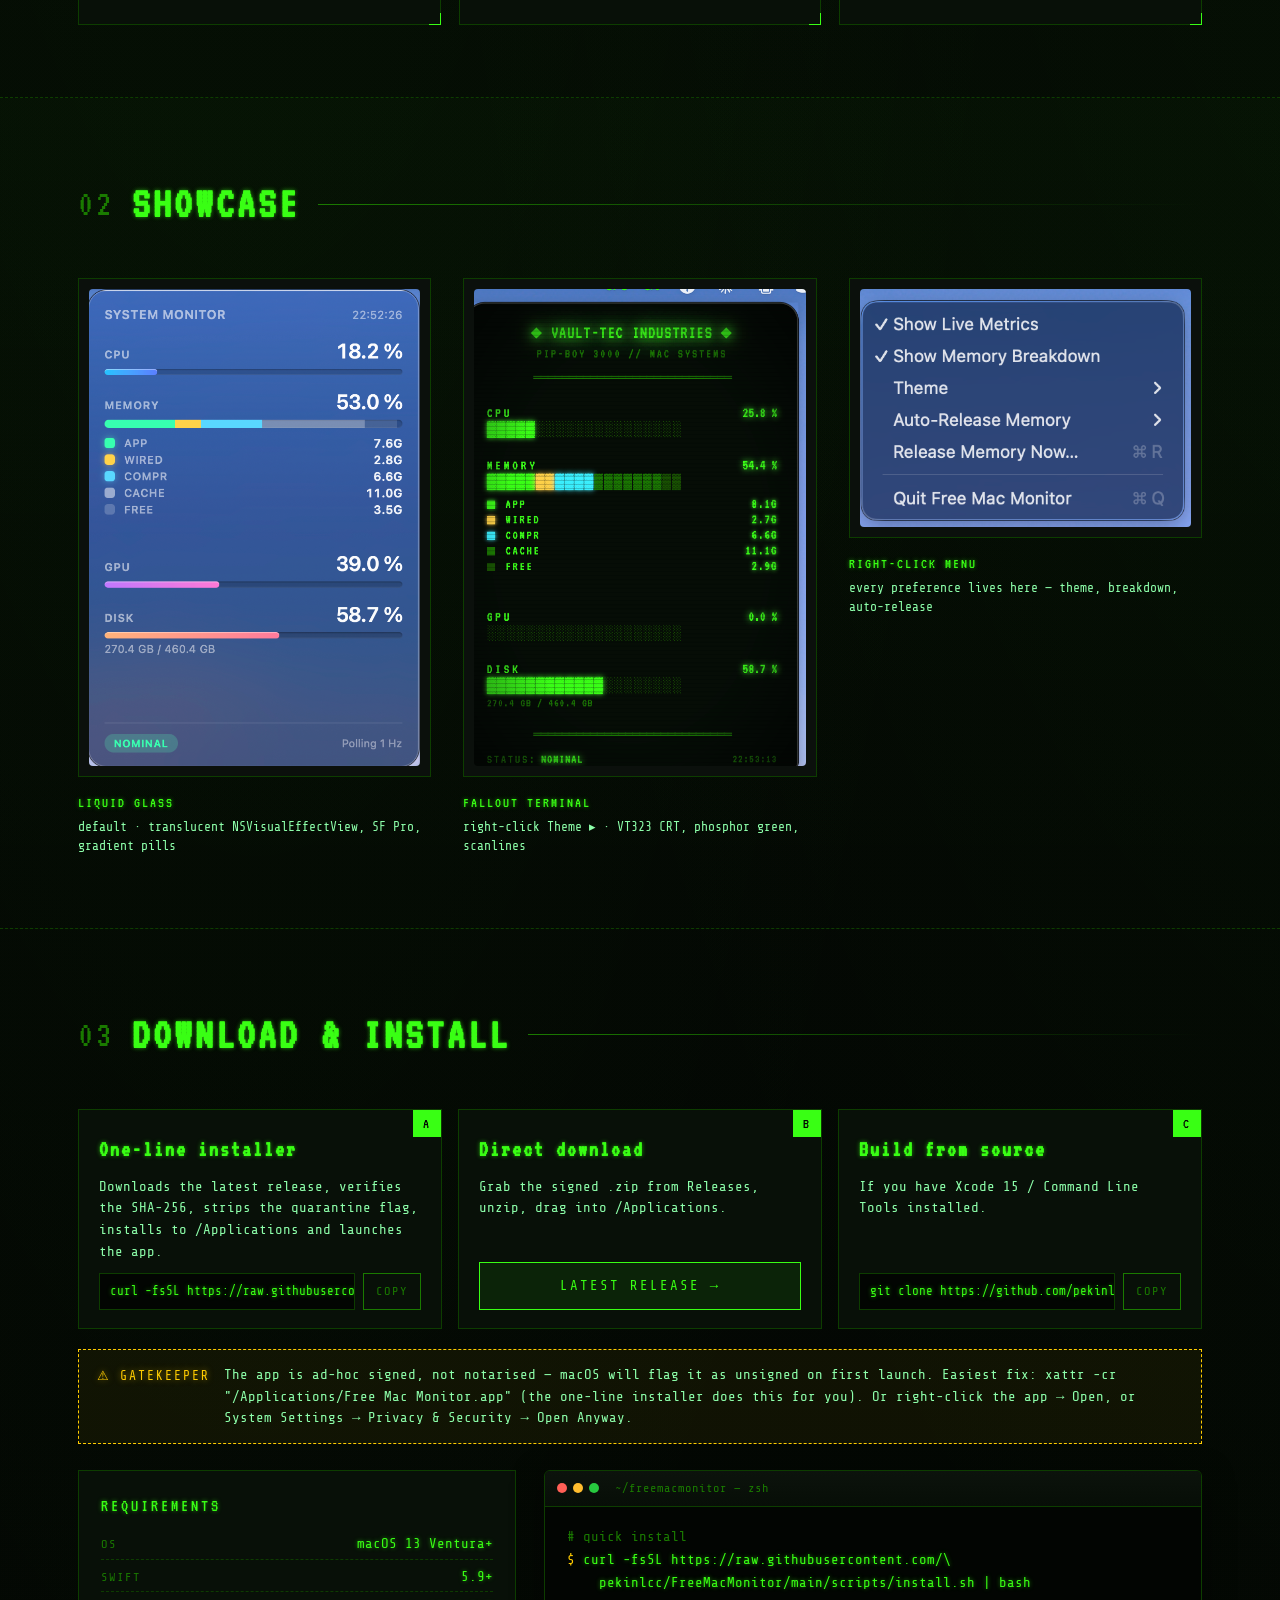
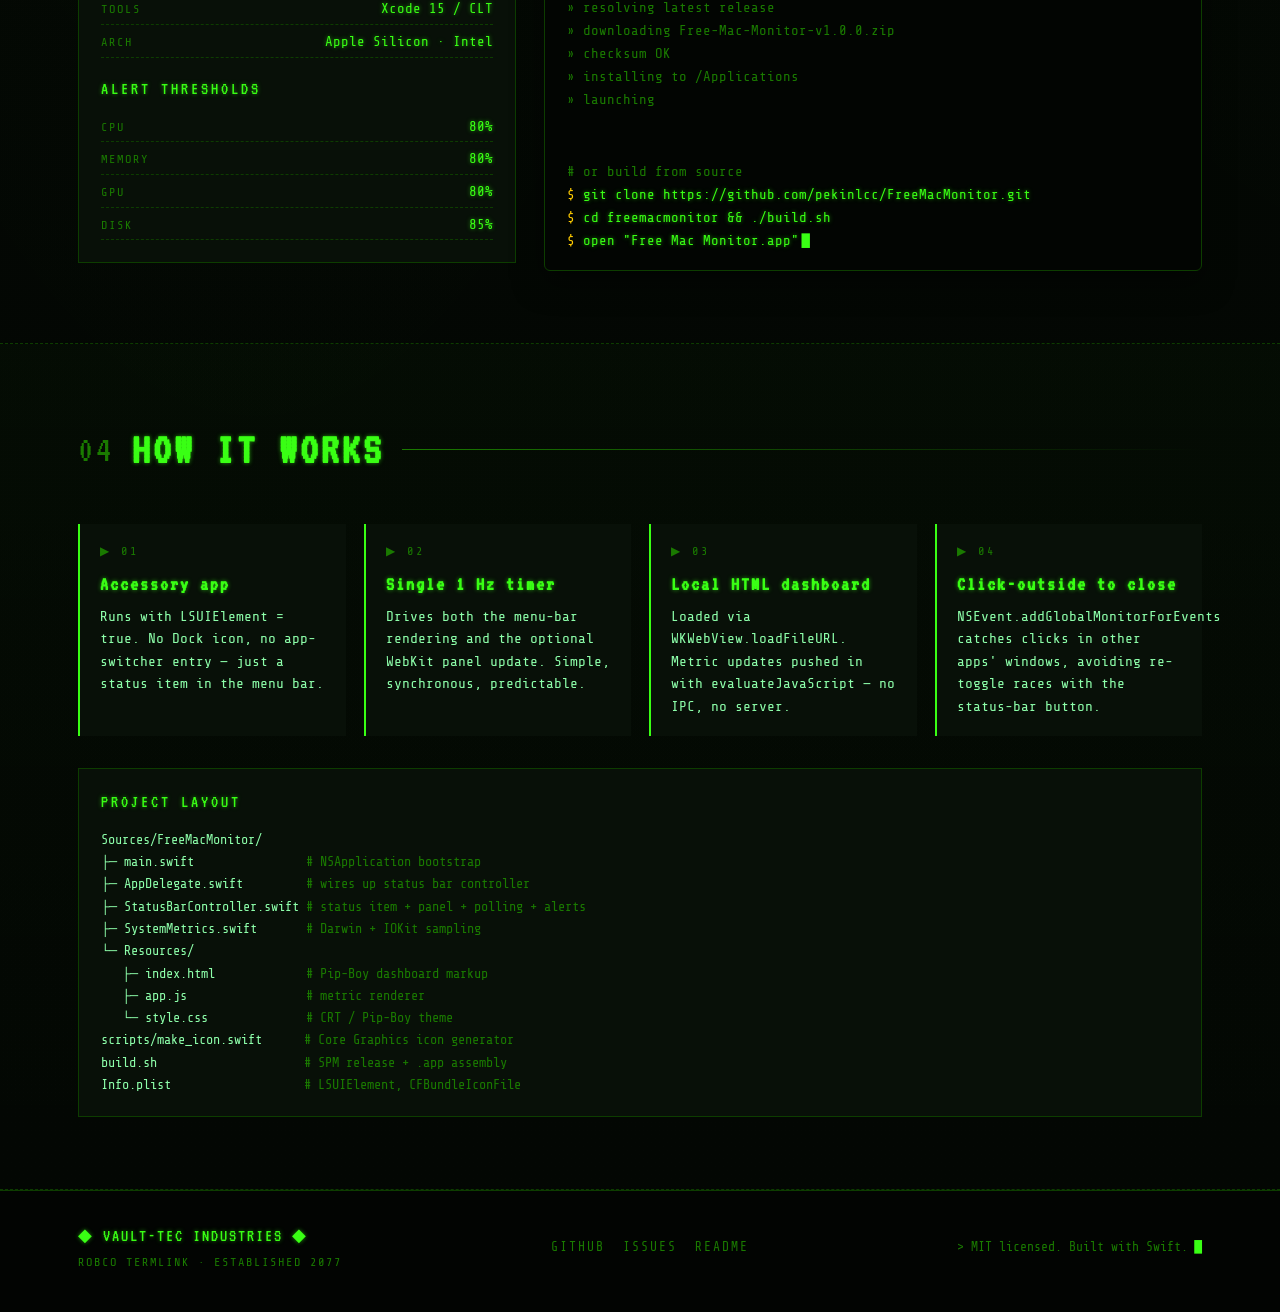
==== commit 18e8bcce: "fix: right-click menu positioning + rounded-corner alpha leak (v1.2.2) Right-click menu: Replaced th" ====
--- a/docs/index.html
+++ b/docs/index.html
@@ -27,6 +27,7 @@
       </div>
       <nav class="nav">
         <a href="#features" data-en="FEATURES" data-zh="特性">FEATURES</a>
+        <a href="#showcase" data-en="SHOWCASE" data-zh="界面">SHOWCASE</a>
         <a href="#install" data-en="INSTALL" data-zh="安装">INSTALL</a>
         <a href="#how" data-en="HOW IT WORKS" data-zh="原理">HOW IT WORKS</a>
         <a href="https://github.com/pekinlcc/FreeMacMonitor" target="_blank" rel="noopener">GITHUB</a>
@@ -232,11 +233,57 @@
     </div>
   </section>
 
-  <!-- Install -->
-  <section class="section alt" id="install">
+  <!-- Showcase -->
+  <section class="section alt" id="showcase">
     <div class="wrap">
       <div class="section-head">
         <span class="section-num">02</span>
+        <h2 data-en="SHOWCASE" data-zh="界面预览">SHOWCASE</h2>
+        <span class="section-rule"></span>
+      </div>
+
+      <div class="showcase-grid">
+        <figure class="shot shot-tall">
+          <div class="shot-frame">
+            <img src="screenshots/liquid-glass.png" alt="Liquid Glass theme (default)">
+          </div>
+          <figcaption>
+            <span class="shot-label" data-en="LIQUID GLASS" data-zh="LIQUID GLASS">LIQUID GLASS</span>
+            <span class="shot-sub" data-en="default · translucent NSVisualEffectView, SF Pro, gradient pills"
+                                    data-zh="默认 · 半透明 NSVisualEffectView、SF Pro、渐变 pill 柱">default · translucent NSVisualEffectView, SF Pro, gradient pills</span>
+          </figcaption>
+        </figure>
+
+        <figure class="shot shot-tall">
+          <div class="shot-frame">
+            <img src="screenshots/fallout.png" alt="Fallout Terminal theme">
+          </div>
+          <figcaption>
+            <span class="shot-label" data-en="FALLOUT TERMINAL" data-zh="FALLOUT TERMINAL">FALLOUT TERMINAL</span>
+            <span class="shot-sub" data-en="right-click Theme ▸ · VT323 CRT, phosphor green, scanlines"
+                                    data-zh="右键 Theme ▸ · VT323 CRT 荧光绿、扫描线">right-click Theme ▸ · VT323 CRT, phosphor green, scanlines</span>
+          </figcaption>
+        </figure>
+
+        <figure class="shot shot-wide">
+          <div class="shot-frame">
+            <img src="screenshots/menu.png" alt="Right-click menu with all toggles">
+          </div>
+          <figcaption>
+            <span class="shot-label" data-en="RIGHT-CLICK MENU" data-zh="右键菜单">RIGHT-CLICK MENU</span>
+            <span class="shot-sub" data-en="every preference lives here — theme, breakdown, auto-release"
+                                    data-zh="所有偏好都在这里 —— 主题、内存分类、自动清理">every preference lives here — theme, breakdown, auto-release</span>
+          </figcaption>
+        </figure>
+      </div>
+    </div>
+  </section>
+
+  <!-- Install -->
+  <section class="section" id="install">
+    <div class="wrap">
+      <div class="section-head">
+        <span class="section-num">03</span>
         <h2 data-en="DOWNLOAD &amp; INSTALL" data-zh="下载与安装">DOWNLOAD &amp; INSTALL</h2>
         <span class="section-rule"></span>
       </div>
@@ -338,10 +385,10 @@
   </section>
 
   <!-- How it works -->
-  <section class="section" id="how">
+  <section class="section alt" id="how">
     <div class="wrap">
       <div class="section-head">
-        <span class="section-num">03</span>
+        <span class="section-num">04</span>
         <h2 data-en="HOW IT WORKS" data-zh="实现原理">HOW IT WORKS</h2>
         <span class="section-rule"></span>
       </div>
--- a/docs/style.css
+++ b/docs/style.css
@@ -675,6 +675,72 @@
 .footer-copy { color: var(--fg-dim); font-size: 13px; display: inline-flex; align-items: center; gap: 6px; }
 .footer-copy .blink { color: var(--fg); }
 
+/* ── Showcase (real screenshots) ─────────────────────────── */
+.showcase-grid {
+  display: grid;
+  grid-template-columns: repeat(auto-fit, minmax(260px, 1fr));
+  gap: 32px;
+  align-items: start;
+}
+.shot {
+  margin: 0;
+  display: flex;
+  flex-direction: column;
+  gap: 14px;
+}
+.shot-frame {
+  position: relative;
+  background: #0b100c;
+  border: 1px solid var(--fg-faint);
+  padding: 10px;
+  overflow: hidden;
+  transition: border-color .15s, box-shadow .15s;
+}
+.shot-frame::before {
+  content: '';
+  position: absolute; top: -1px; left: -1px;
+  width: 14px; height: 14px;
+  border-top: 1px solid var(--fg);
+  border-left: 1px solid var(--fg);
+}
+.shot-frame::after {
+  content: '';
+  position: absolute; bottom: -1px; right: -1px;
+  width: 14px; height: 14px;
+  border-bottom: 1px solid var(--fg);
+  border-right: 1px solid var(--fg);
+}
+.shot:hover .shot-frame {
+  border-color: var(--fg-dim);
+  box-shadow: var(--glow-md);
+}
+.shot img {
+  display: block;
+  width: 100%;
+  height: auto;
+  border-radius: 4px;
+}
+.shot-tall img { max-height: 480px; object-fit: contain; object-position: top center; background: transparent; }
+.shot-wide img { max-height: 260px; object-fit: contain; object-position: top center; background: transparent; }
+.shot figcaption {
+  display: flex;
+  flex-direction: column;
+  gap: 4px;
+  text-align: left;
+}
+.shot-label {
+  font-family: var(--font-display);
+  font-size: 15px;
+  letter-spacing: 2px;
+  color: var(--fg);
+  text-shadow: var(--glow-sm);
+}
+.shot-sub {
+  color: var(--ink);
+  font-size: 13px;
+  line-height: 1.45;
+}
+
 /* ── Responsive ─────────────────────────────────────────── */
 @media (max-width: 960px) {
   .hero-grid { grid-template-columns: 1fr; gap: 40px; }
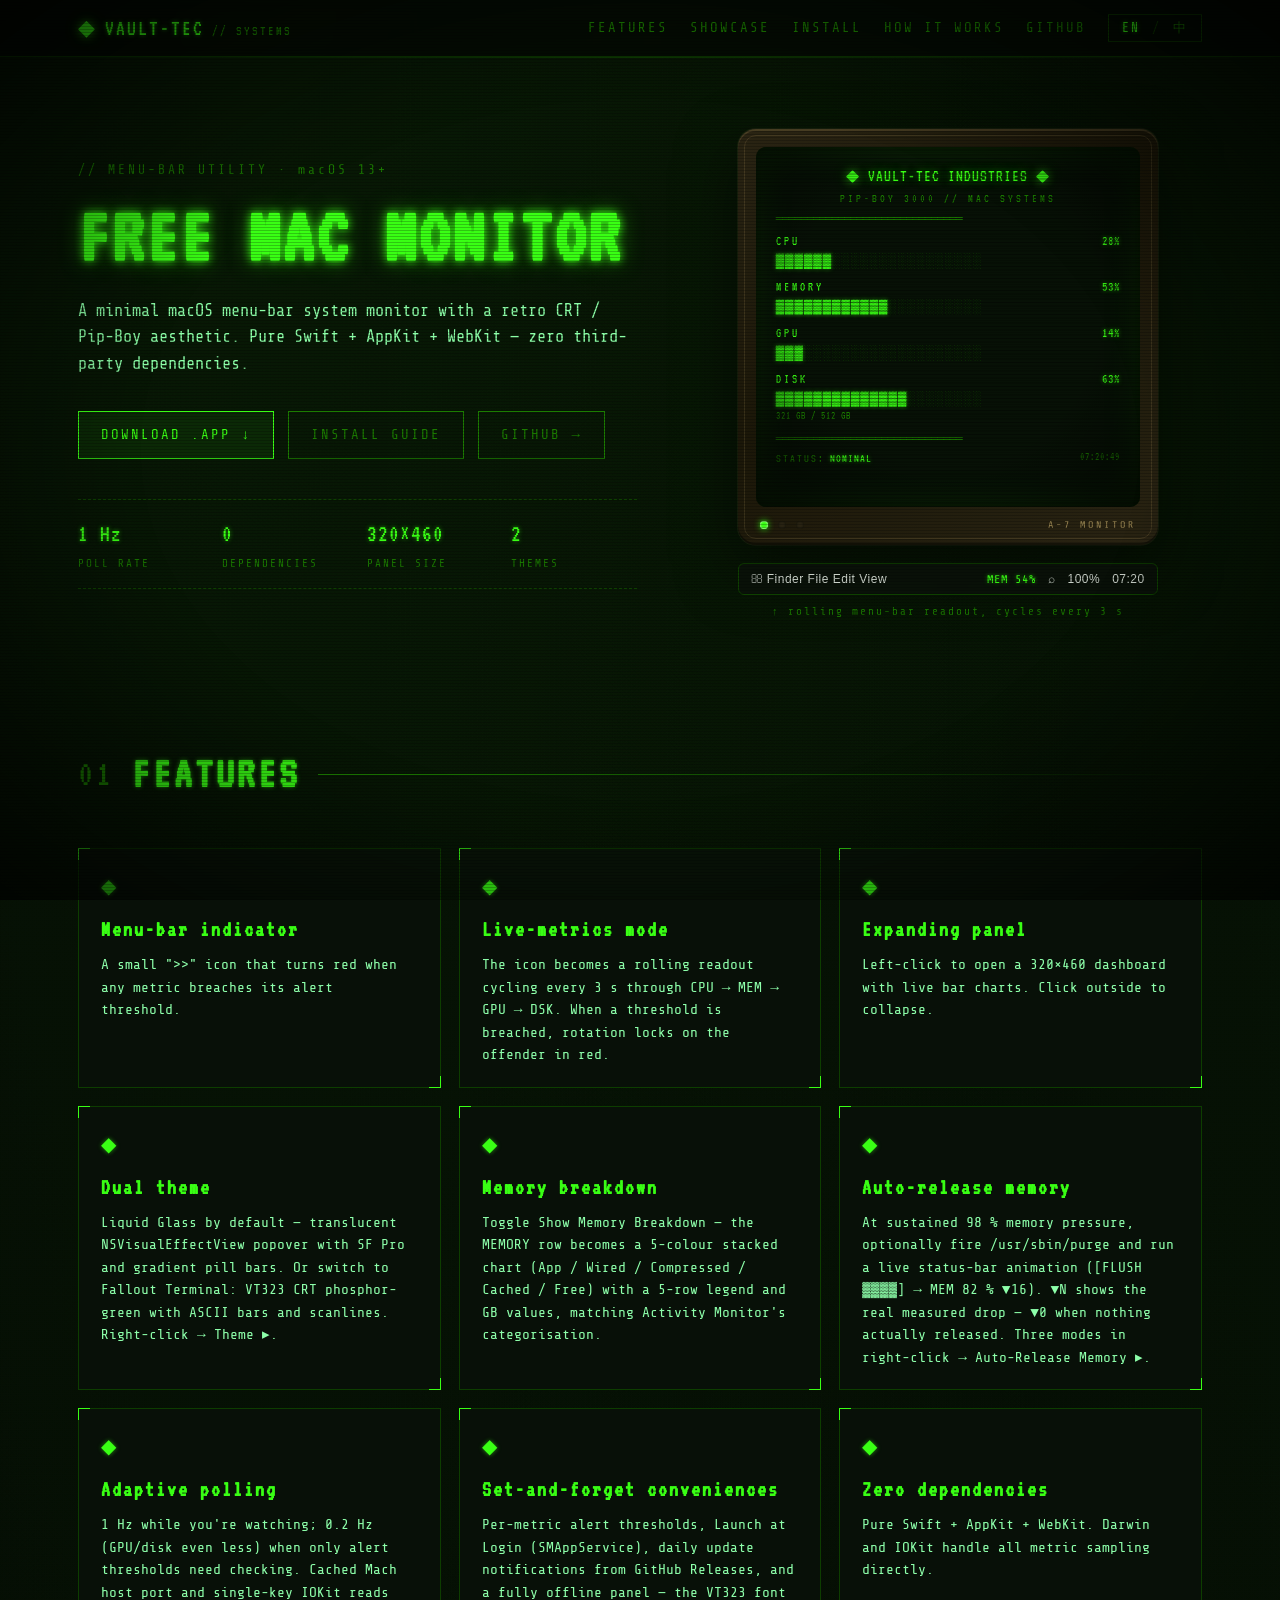
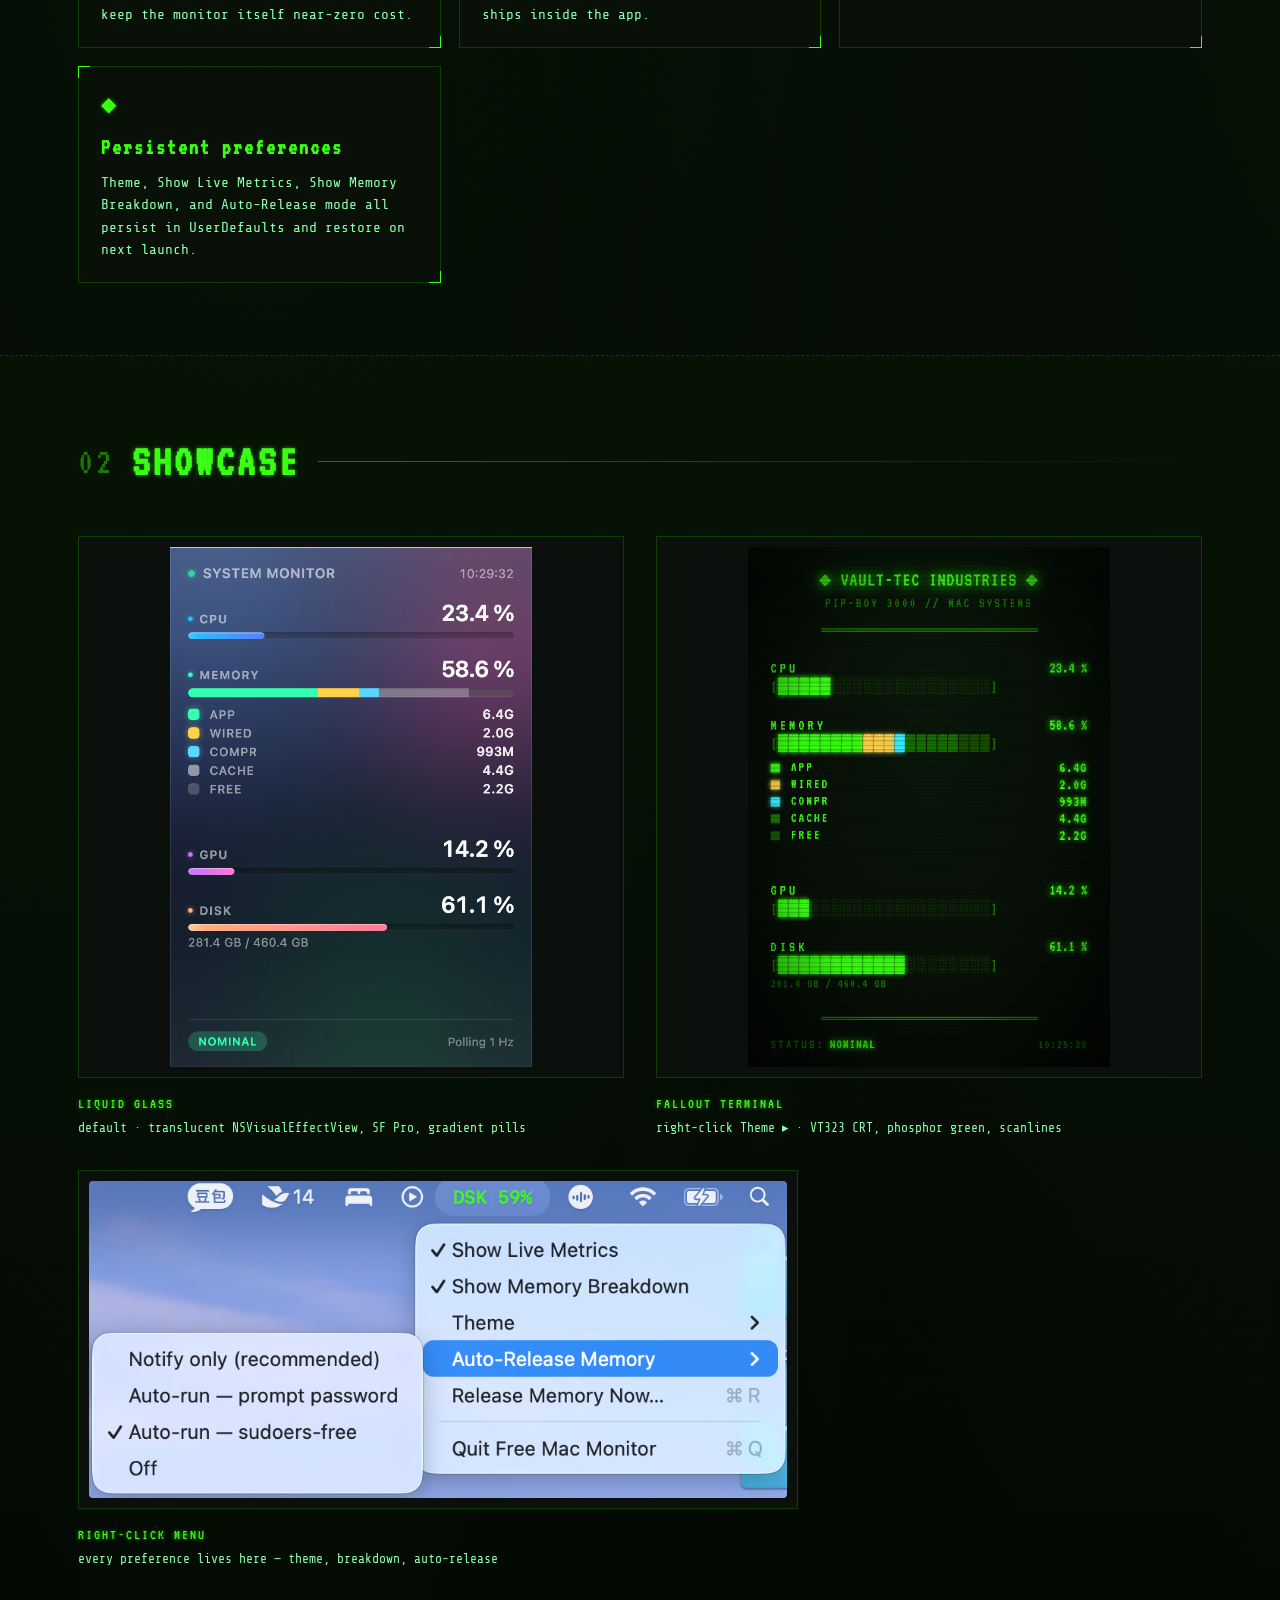
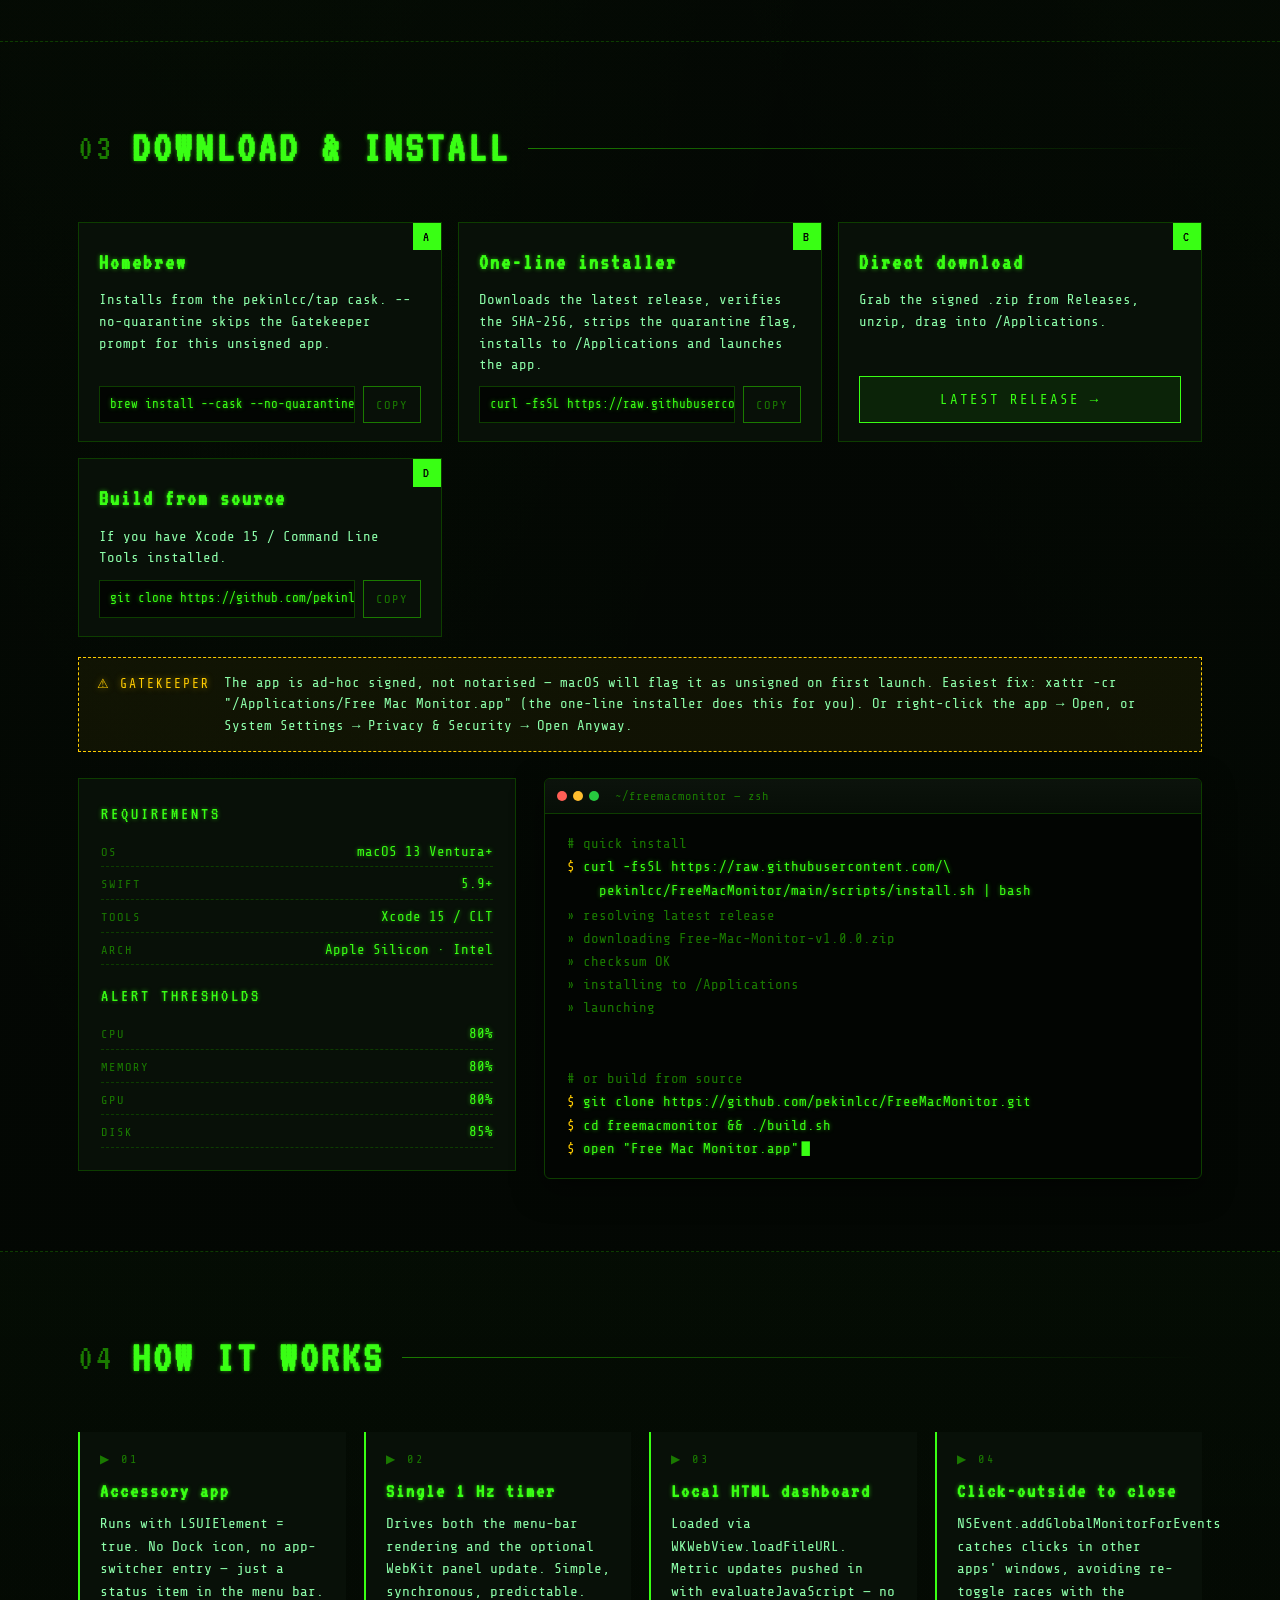
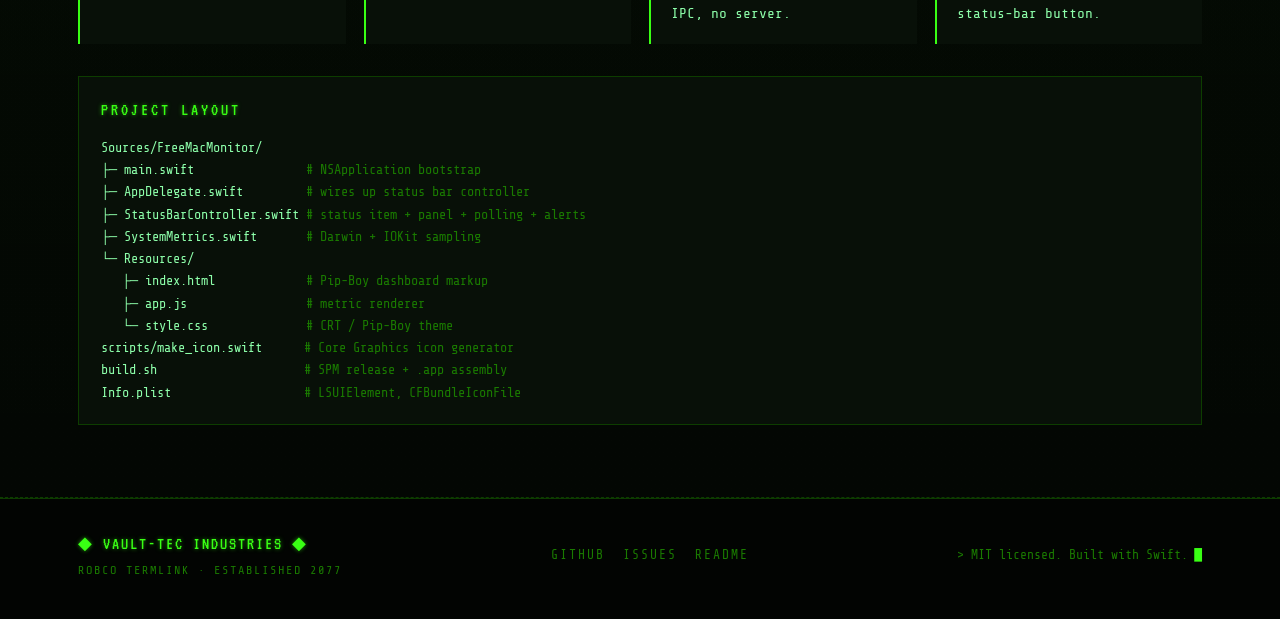
==== commit 6071bd45: "feat: thresholds, login item, update check, offline font, tests (v1.4.0) - Alert Thresholds menu: pe" ====
--- a/docs/index.html
+++ b/docs/index.html
@@ -204,10 +204,19 @@
 
         <article class="feature">
           <div class="feature-icon">&#9670;</div>
-          <h3 data-en="Always-on polling" data-zh="持续轮询">Always-on polling</h3>
-          <p data-en="1 Hz sampling keeps the menu-bar state current whether the panel is open or not."
-             data-zh="1 Hz 采样频率，无论面板是否展开，菜单栏状态始终最新。">
-            1 Hz sampling keeps the menu-bar state current whether the panel is open or not.
+          <h3 data-en="Adaptive polling" data-zh="自适应轮询">Adaptive polling <sup style="opacity:0.6;font-size:0.6em">v1.3</sup></h3>
+          <p data-en="1 Hz while you're watching; 0.2 Hz (GPU/disk even less) when only alert thresholds need checking. Cached Mach host port and single-key IOKit reads keep the monitor itself near-zero cost."
+             data-zh="有人看时 1 Hz；仅需检查告警阈值时降到 0.2 Hz（GPU / 磁盘更低）。Mach host 端口缓存 + 单键 IOKit 读取，监控工具本身几乎零开销。">
+            1 Hz while you're watching; 0.2 Hz (GPU/disk even less) when only alert thresholds need checking. Cached Mach host port and single-key IOKit reads keep the monitor itself near-zero cost.
+          </p>
+        </article>
+
+        <article class="feature">
+          <div class="feature-icon">&#9670;</div>
+          <h3 data-en="Set-and-forget conveniences" data-zh="省心细节">Set-and-forget conveniences <sup style="opacity:0.6;font-size:0.6em">v1.4</sup></h3>
+          <p data-en="Per-metric alert thresholds, Launch at Login (SMAppService), daily update notifications from GitHub Releases, and a fully offline panel — the VT323 font ships inside the app."
+             data-zh="按指标配置告警阈值、登录自启动（SMAppService）、每日检查 GitHub Releases 的更新提醒，以及完全离线的面板 —— VT323 字体已随应用打包。">
+            Per-metric alert thresholds, Launch at Login (SMAppService), daily update notifications from GitHub Releases, and a fully offline panel — the VT323 font ships inside the app.
           </p>
         </article>
 
@@ -291,6 +300,19 @@
       <div class="method-grid">
         <article class="method">
           <div class="method-tag">A</div>
+          <h3 data-en="Homebrew" data-zh="Homebrew">Homebrew</h3>
+          <p data-en="Installs from the pekinlcc/tap cask. --no-quarantine skips the Gatekeeper prompt for this unsigned app."
+             data-zh="通过 pekinlcc/tap 的 cask 安装。--no-quarantine 可跳过未签名应用的 Gatekeeper 弹窗。">
+            Installs from the pekinlcc/tap cask. --no-quarantine skips the Gatekeeper prompt for this unsigned app.
+          </p>
+          <div class="cmd-row">
+            <code id="cmd-brew">brew install --cask --no-quarantine pekinlcc/tap/free-mac-monitor</code>
+            <button class="copy-btn" data-copy="#cmd-brew" aria-label="Copy">COPY</button>
+          </div>
+        </article>
+
+        <article class="method">
+          <div class="method-tag">B</div>
           <h3 data-en="One-line installer" data-zh="一行命令安装">One-line installer</h3>
           <p data-en="Downloads the latest release, verifies the SHA-256, strips the quarantine flag, installs to /Applications and launches the app."
              data-zh="下载最新 Release，校验 SHA-256，去除隔离标记，安装到 /Applications 并启动。">
@@ -303,7 +325,7 @@
         </article>
 
         <article class="method">
-          <div class="method-tag">B</div>
+          <div class="method-tag">C</div>
           <h3 data-en="Direct download" data-zh="直接下载">Direct download</h3>
           <p data-en="Grab the signed .zip from Releases, unzip, drag into /Applications."
              data-zh="在 Releases 里下载 .zip，解压后拖入 /Applications。">
@@ -317,7 +339,7 @@
         </article>
 
         <article class="method">
-          <div class="method-tag">C</div>
+          <div class="method-tag">D</div>
           <h3 data-en="Build from source" data-zh="从源码编译">Build from source</h3>
           <p data-en="If you have Xcode 15 / Command Line Tools installed."
              data-zh="若你已安装 Xcode 15 或 Command Line Tools。">
--- a/docs/style.css
+++ b/docs/style.css
@@ -678,9 +678,15 @@
 /* ── Showcase (real screenshots) ─────────────────────────── */
 .showcase-grid {
   display: grid;
-  grid-template-columns: repeat(auto-fit, minmax(260px, 1fr));
+  grid-template-columns: 1fr 1fr;      /* two panels side-by-side */
   gap: 32px;
   align-items: start;
+}
+.shot-wide {
+  grid-column: 1 / -1;                 /* menu gets its own full-width row */
+  max-width: 720px;
+  margin-left: auto;
+  margin-right: auto;
 }
 .shot {
   margin: 0;
@@ -720,8 +726,8 @@
   height: auto;
   border-radius: 4px;
 }
-.shot-tall img { max-height: 480px; object-fit: contain; object-position: top center; background: transparent; }
-.shot-wide img { max-height: 260px; object-fit: contain; object-position: top center; background: transparent; }
+.shot-tall img { max-height: 520px; object-fit: contain; object-position: top center; background: transparent; }
+.shot-wide img { max-height: 320px; object-fit: contain; object-position: top center; background: transparent; }
 .shot figcaption {
   display: flex;
   flex-direction: column;
@@ -749,6 +755,7 @@
   .nav a:not(.lang-toggle) { display: none; }
   .nav a[href*="github"] { display: inline; }
   .stat-row { grid-template-columns: repeat(2, 1fr); }
+  .showcase-grid { grid-template-columns: 1fr; }
 }
 
 @media (max-width: 520px) {
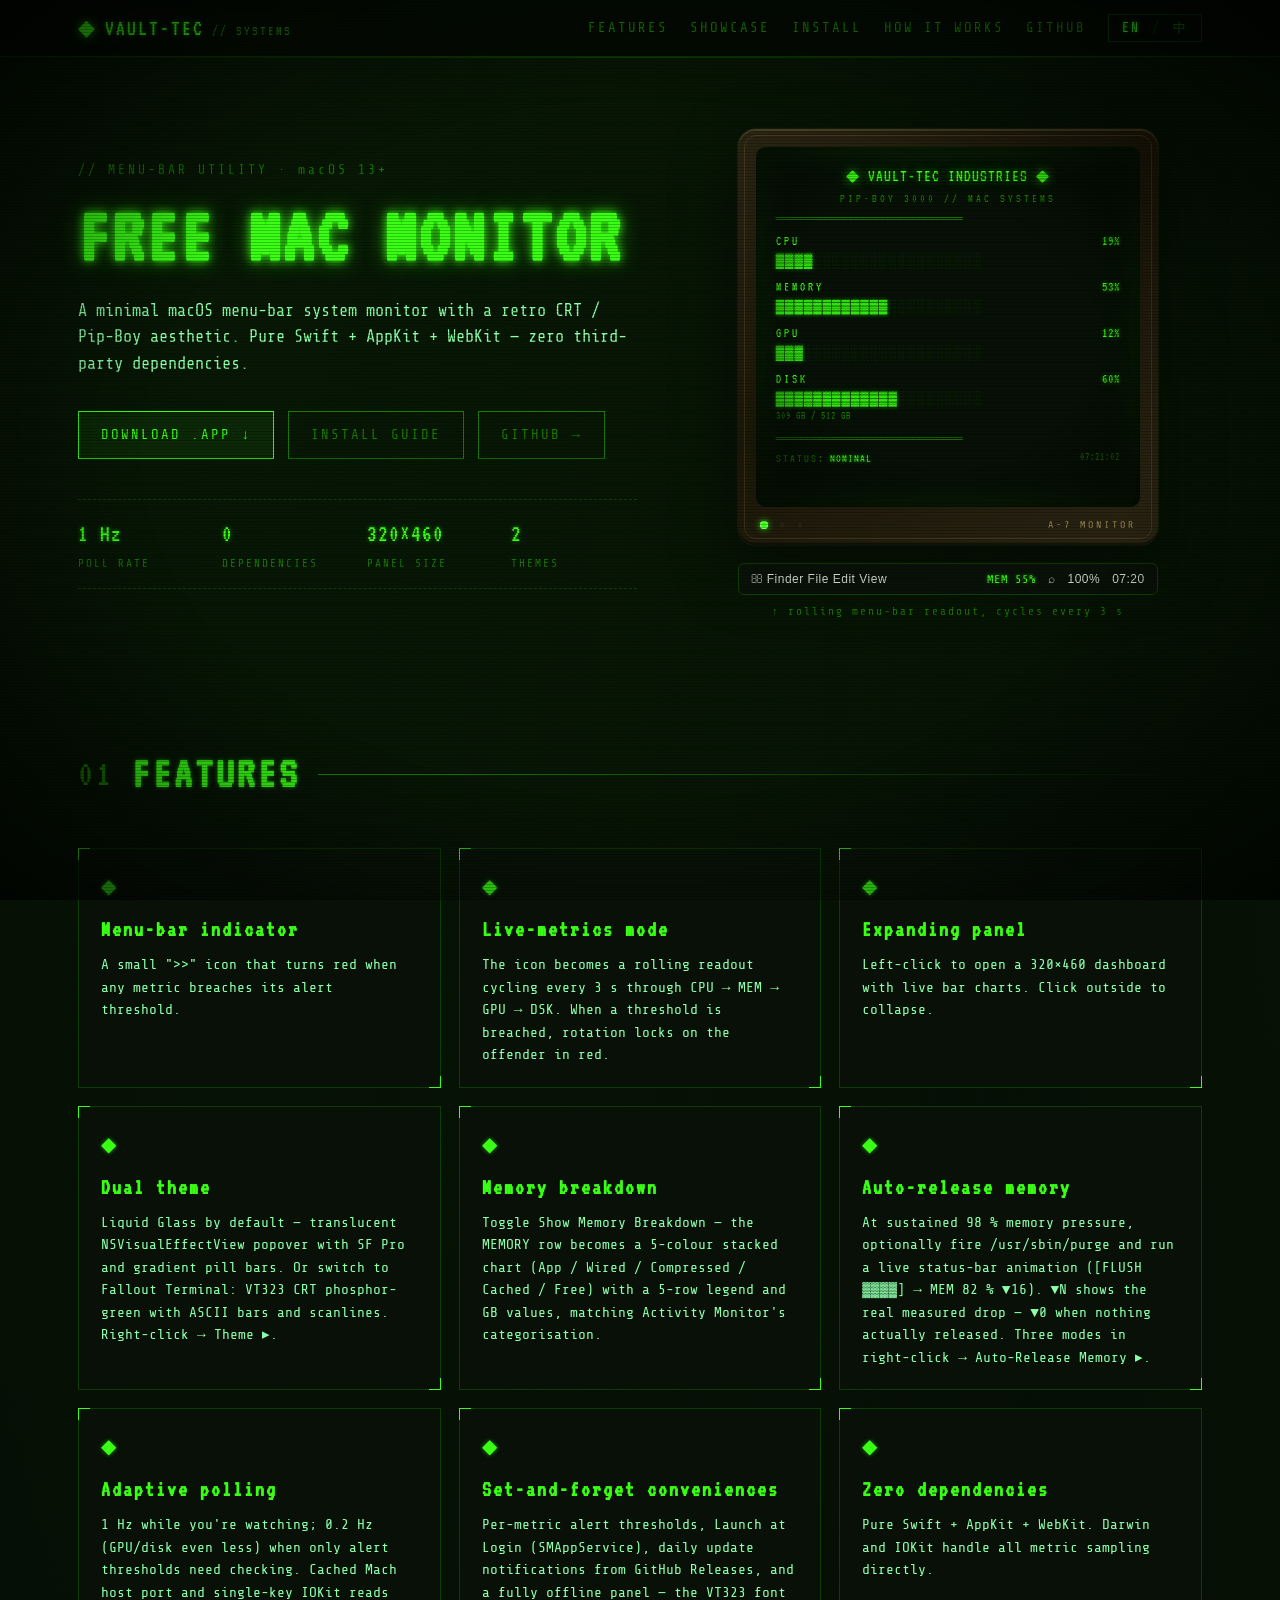
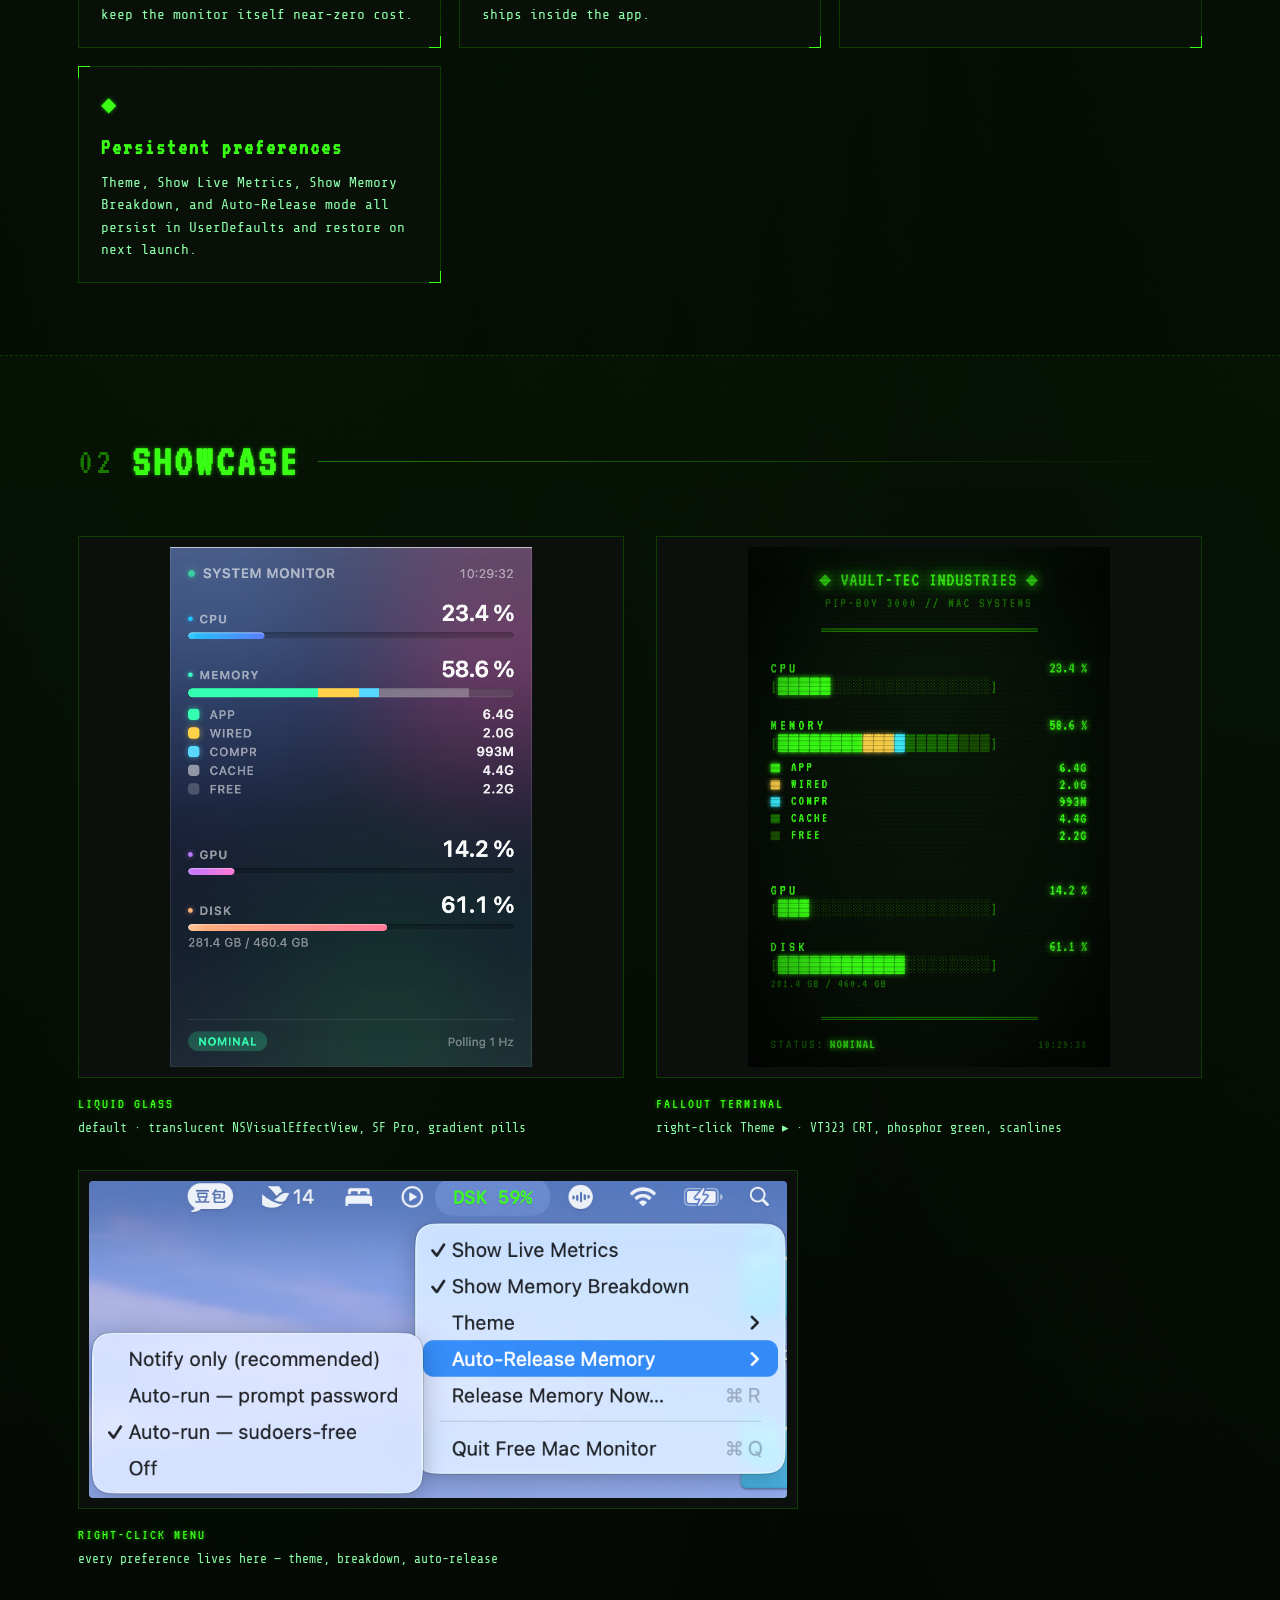
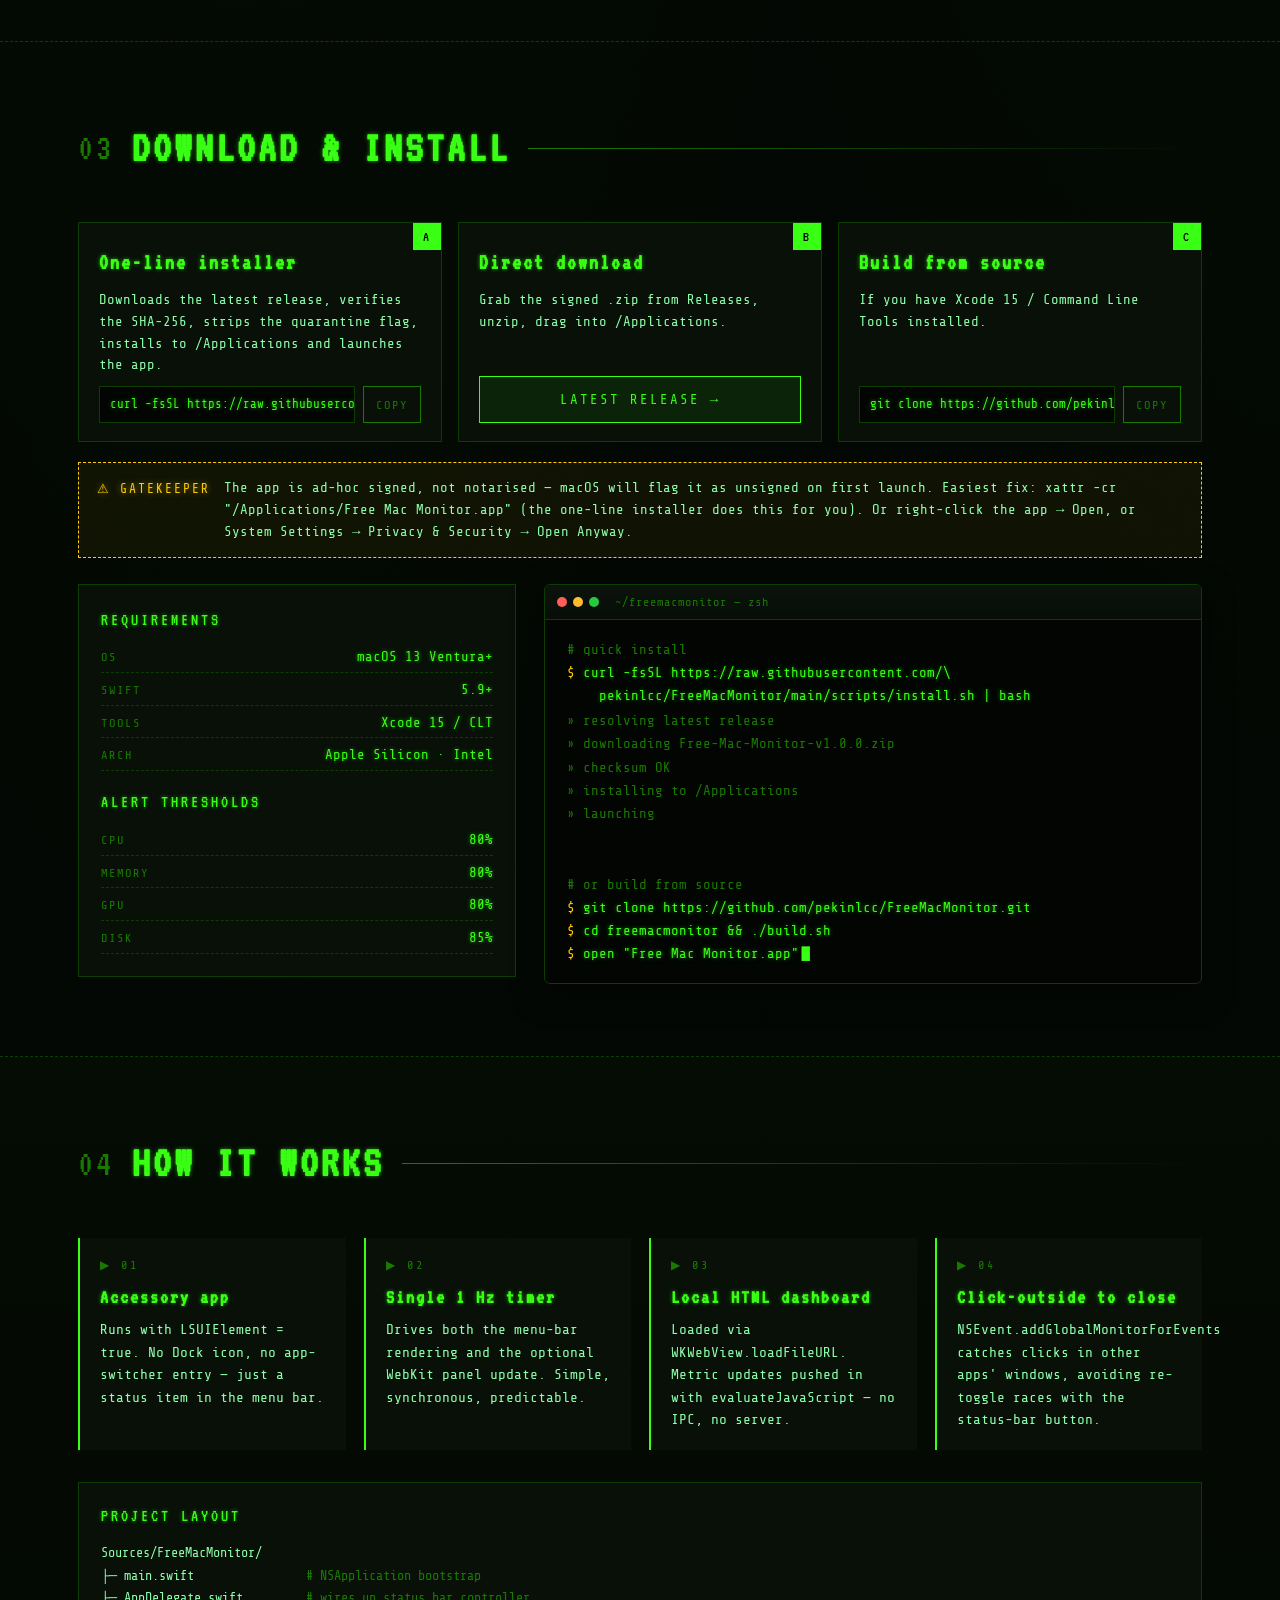
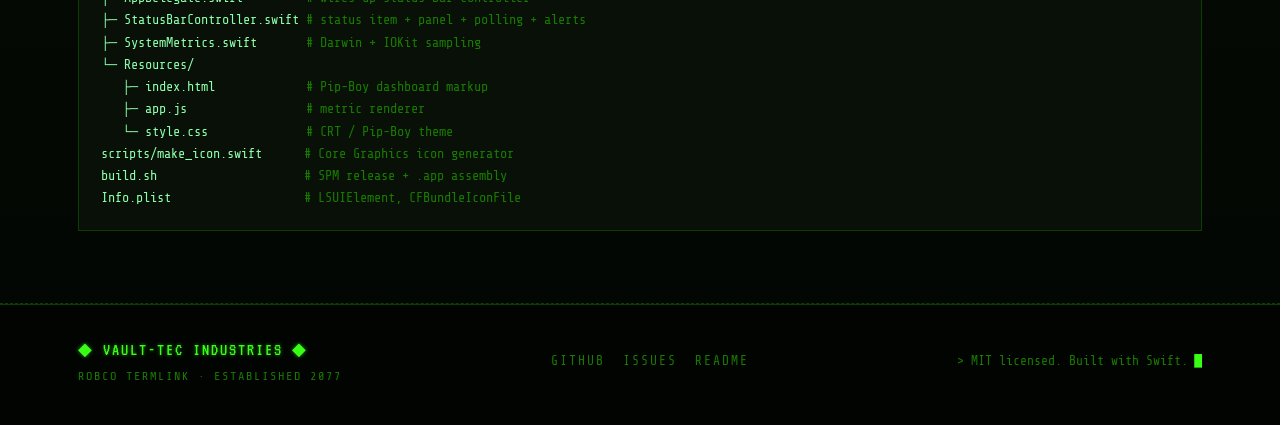
==== commit a5dfd75d: "docs: drop Homebrew install method (tap not published) Co-Authored-By: Claude Fable 5 <noreply@anthr" ====
--- a/docs/index.html
+++ b/docs/index.html
@@ -300,19 +300,6 @@
       <div class="method-grid">
         <article class="method">
           <div class="method-tag">A</div>
-          <h3 data-en="Homebrew" data-zh="Homebrew">Homebrew</h3>
-          <p data-en="Installs from the pekinlcc/tap cask. --no-quarantine skips the Gatekeeper prompt for this unsigned app."
-             data-zh="通过 pekinlcc/tap 的 cask 安装。--no-quarantine 可跳过未签名应用的 Gatekeeper 弹窗。">
-            Installs from the pekinlcc/tap cask. --no-quarantine skips the Gatekeeper prompt for this unsigned app.
-          </p>
-          <div class="cmd-row">
-            <code id="cmd-brew">brew install --cask --no-quarantine pekinlcc/tap/free-mac-monitor</code>
-            <button class="copy-btn" data-copy="#cmd-brew" aria-label="Copy">COPY</button>
-          </div>
-        </article>
-
-        <article class="method">
-          <div class="method-tag">B</div>
           <h3 data-en="One-line installer" data-zh="一行命令安装">One-line installer</h3>
           <p data-en="Downloads the latest release, verifies the SHA-256, strips the quarantine flag, installs to /Applications and launches the app."
              data-zh="下载最新 Release，校验 SHA-256，去除隔离标记，安装到 /Applications 并启动。">
@@ -325,7 +312,7 @@
         </article>
 
         <article class="method">
-          <div class="method-tag">C</div>
+          <div class="method-tag">B</div>
           <h3 data-en="Direct download" data-zh="直接下载">Direct download</h3>
           <p data-en="Grab the signed .zip from Releases, unzip, drag into /Applications."
              data-zh="在 Releases 里下载 .zip，解压后拖入 /Applications。">
@@ -339,7 +326,7 @@
         </article>
 
         <article class="method">
-          <div class="method-tag">D</div>
+          <div class="method-tag">C</div>
           <h3 data-en="Build from source" data-zh="从源码编译">Build from source</h3>
           <p data-en="If you have Xcode 15 / Command Line Tools installed."
              data-zh="若你已安装 Xcode 15 或 Command Line Tools。">
